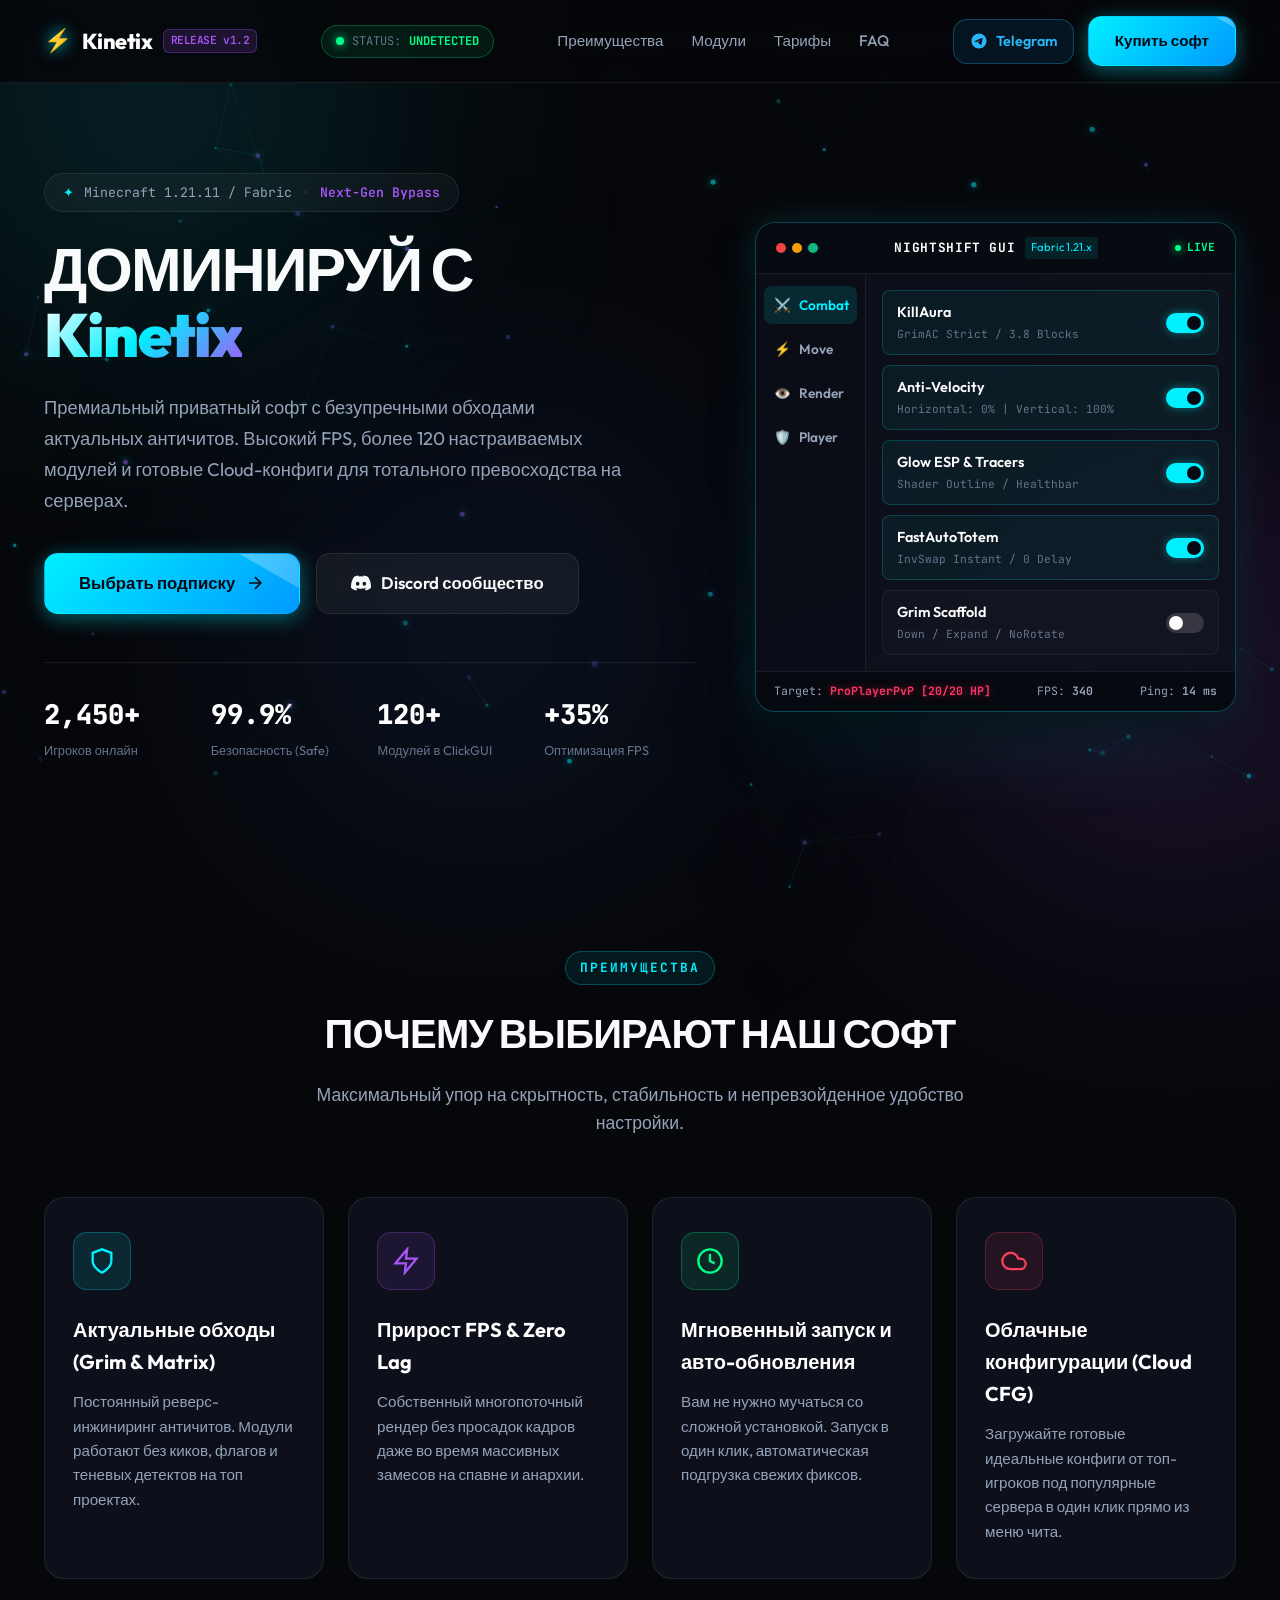
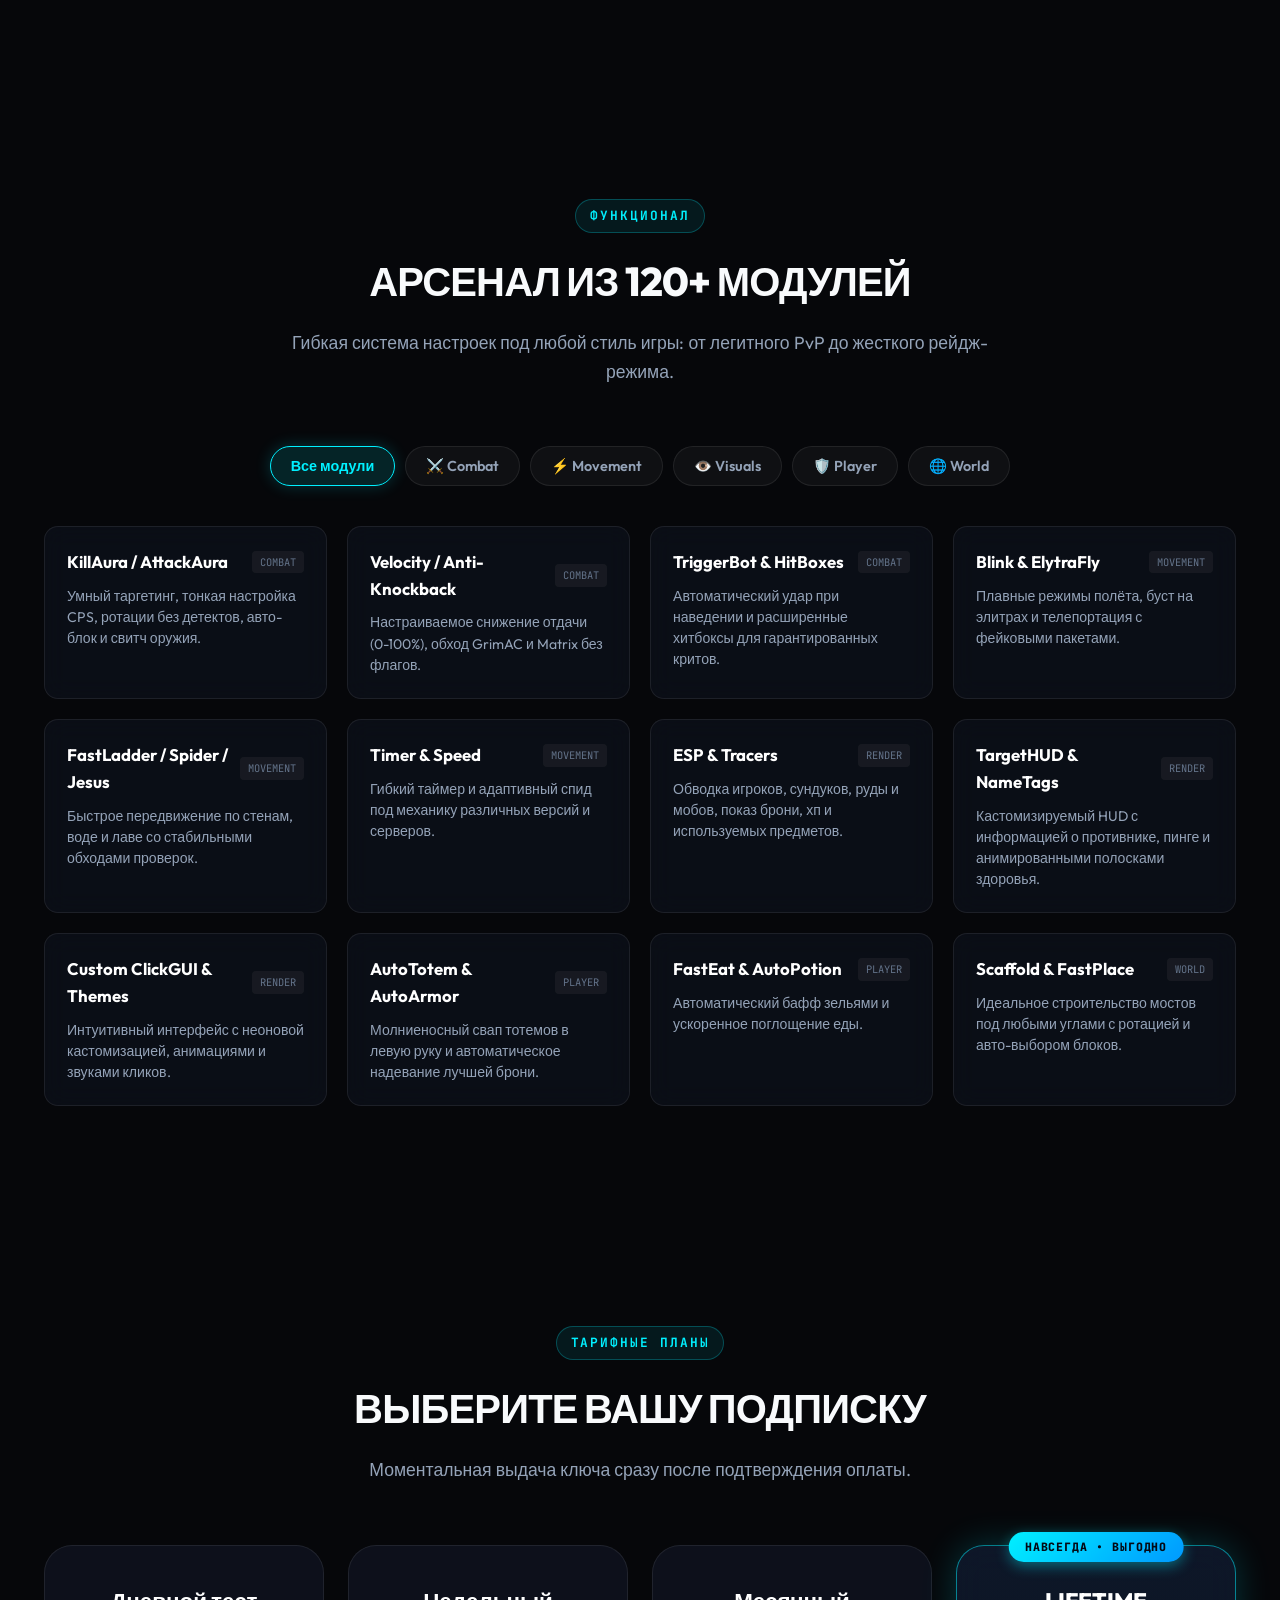
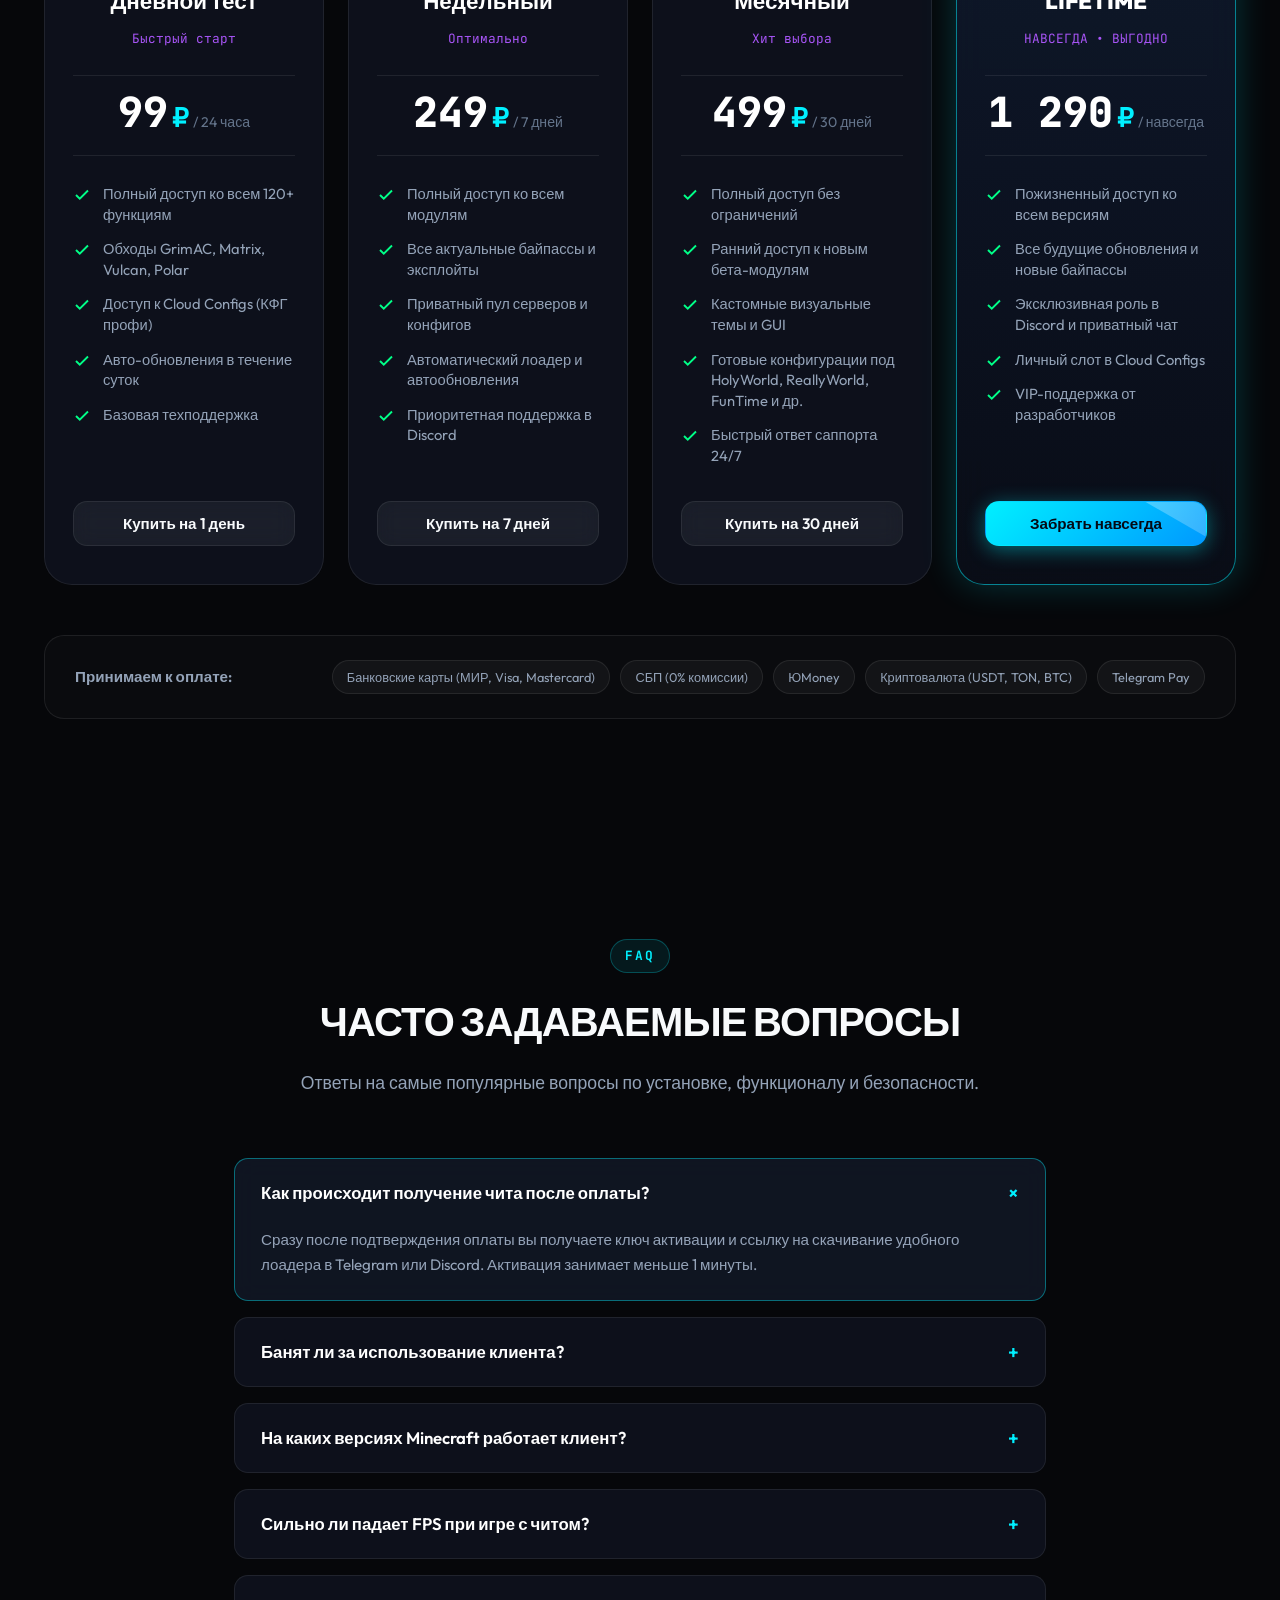
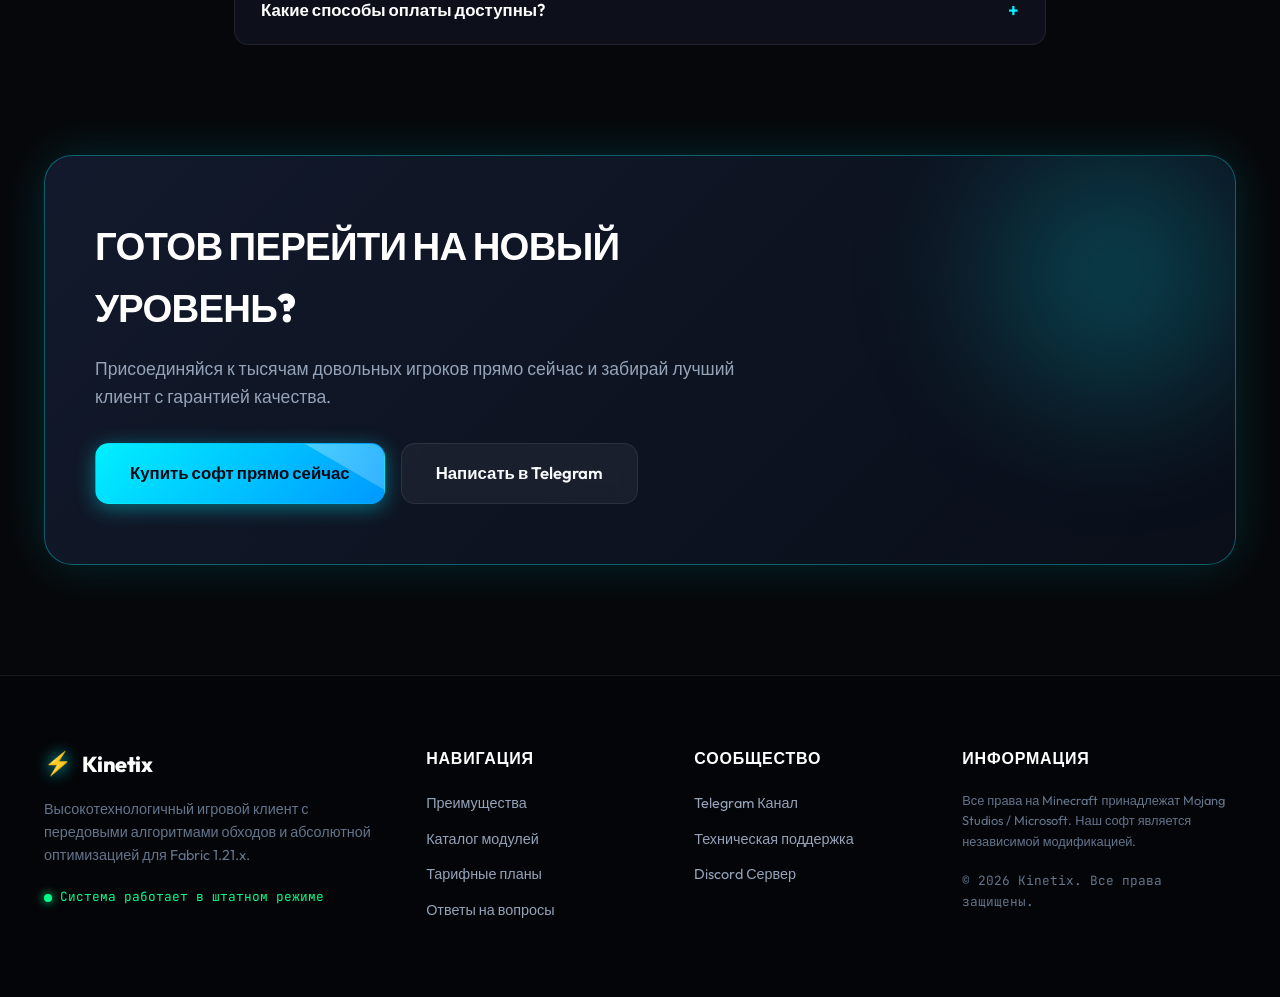
==== client-website/index.html @ 0e075ec6 "Add files via upload" ====
<!DOCTYPE html>
<html lang="ru">
<head>
  <meta charset="UTF-8">
  <meta name="viewport" content="width=device-width, initial-scale=1.0">
  <title>NIGHTSHIFT CLIENT — Приватный софт для Minecraft 1.21.x</title>
  <meta name="description" content="Топовый приватный софт для Minecraft 1.21.x Fabric. Обходы GrimAC, Matrix, Vulcan. Высокий FPS, 120+ модулей, Cloud CFG.">
  <link rel="preconnect" href="https://fonts.googleapis.com">
  <link rel="preconnect" href="https://fonts.gstatic.com" crossorigin>
  <link href="https://fonts.googleapis.com/css2?family=Outfit:wght@300;400;500;600;700;800;900&family=JetBrains+Mono:wght@400;500;700&display=swap" rel="stylesheet">
  <link rel="stylesheet" href="styles.css">
</head>
<body>
  <!-- Canvas для анимированных неоновых кибер-частиц -->
  <canvas id="cyberCanvas"></canvas>

  <!-- Фоновые неоновые световые пятна (Glow Orbs) -->
  <div class="glow-orb orb-1"></div>
  <div class="glow-orb orb-2"></div>
  <div class="glow-orb orb-3"></div>

  <!-- Навигация -->
  <header class="navbar">
    <div class="container nav-container">
      <a href="#" class="logo">
        <span class="logo-icon">⚡</span>
        <span class="logo-text" id="logoText">NIGHTSHIFT</span>
        <span class="logo-badge" id="logoBadge">v2.4</span>
      </a>

      <div class="status-pill">
        <span class="status-dot"></span>
        <span class="status-title">STATUS:</span>
        <span class="status-value" id="navStatus">UNDETECTED</span>
      </div>

      <nav class="nav-links" id="navLinks">
        <a href="#features">Преимущества</a>
        <a href="#modules">Модули</a>
        <a href="#pricing">Тарифы</a>
        <a href="#faq">FAQ</a>
      </nav>

      <div class="nav-actions">
        <a href="#" class="btn-community tg-btn" id="navTelegram" target="_blank" rel="noopener">
          <svg width="18" height="18" viewBox="0 0 24 24" fill="currentColor">
            <path d="M12 2C6.48 2 2 6.48 2 12s4.48 10 10 10 10-4.48 10-10S17.52 2 12 2zm4.64 6.8c-.15 1.58-.8 5.42-1.13 7.19-.14.75-.42 1-.68 1.03-.58.05-1.02-.38-1.58-.75-.88-.58-1.38-.94-2.23-1.5-.99-.65-.35-1.01.22-1.59.15-.15 2.71-2.48 2.76-2.69a.2.2 0 00-.05-.18c-.06-.05-.14-.03-.21-.02-.09.02-1.49.95-4.22 2.79-.4.27-.76.41-1.08.4-.36-.01-1.04-.2-1.55-.37-.63-.2-1.12-.31-1.08-.66.02-.18.27-.36.75-.55 2.92-1.27 4.86-2.11 5.83-2.51 2.78-1.16 3.35-1.36 3.73-1.36.08 0 .27.02.39.12.1.08.13.19.14.27-.01.06.01.24 0 .38z"/>
          </svg>
          Telegram
        </a>
        <a href="#pricing" class="btn btn-primary btn-glow">Купить софт</a>
        <button class="burger-btn" id="burgerBtn" aria-label="Меню">
          <span></span>
          <span></span>
          <span></span>
        </button>
      </div>
    </div>
  </header>

  <!-- Hero секция -->
  <section class="hero-section">
    <div class="container hero-grid">
      <div class="hero-content">
        <div class="hero-tag">
          <span class="tag-sparkle">✦</span>
          <span id="heroGameVersion">Minecraft 1.21.x / Fabric</span>
          <span class="tag-divider">•</span>
          <span class="tag-accent">Next-Gen Bypass</span>
        </div>

        <h1 class="hero-title">
          ДОМИНИРУЙ С <br>
          <span class="gradient-text neon-pulse" id="heroClientName">NIGHTSHIFT</span>
        </h1>

        <p class="hero-subtitle">
          Премиальный приватный софт с безупречными обходами актуальных античитов. Высокий FPS, более 120 настраиваемых модулей и готовые Cloud-конфиги для тотального превосходства на серверах.
        </p>

        <div class="hero-cta-group">
          <a href="#pricing" class="btn btn-primary btn-xl btn-glow">
            <span>Выбрать подписку</span>
            <svg width="20" height="20" viewBox="0 0 24 24" fill="none" stroke="currentColor" stroke-width="2">
              <path d="M5 12h14M12 5l7 7-7 7"/>
            </svg>
          </a>
          <a href="#" class="btn btn-secondary btn-xl" id="heroDiscord" target="_blank" rel="noopener">
            <svg width="20" height="20" viewBox="0 0 24 24" fill="currentColor">
              <path d="M20.317 4.37a19.791 19.791 0 0 0-4.885-1.515.074.074 0 0 0-.079.037c-.21.375-.444.864-.608 1.25a18.27 18.27 0 0 0-5.487 0 12.64 12.64 0 0 0-.617-1.25.077.077 0 0 0-.079-.037A19.736 19.736 0 0 0 3.677 4.37a.07.07 0 0 0-.032.027C.533 9.046-.32 13.58.099 18.057a.082.082 0 0 0 .031.057 19.9 19.9 0 0 0 5.993 3.03.078.078 0 0 0 .084-.028 14.09 14.09 0 0 0 1.226-1.994.076.076 0 0 0-.041-.106 13.107 13.107 0 0 1-1.872-.892.077.077 0 0 1-.008-.128 10.2 10.2 0 0 0 .372-.292.074.074 0 0 1 .077-.01c3.929 1.793 8.18 1.793 12.061 0a.074.074 0 0 1 .078.01c.12.098.246.198.373.292a.077.077 0 0 1-.006.127 12.299 12.299 0 0 1-1.873.894.077.077 0 0 0-.041.107c.36.698.772 1.362 1.225 1.993a.076.076 0 0 0 .084.028 19.839 19.839 0 0 0 6.002-3.03.077.077 0 0 0 .032-.054c.5-5.177-.838-9.674-3.549-13.66a.061.061 0 0 0-.031-.028zM8.02 15.33c-1.183 0-2.157-1.085-2.157-2.419 0-1.333.956-2.419 2.157-2.419 1.21 0 2.176 1.096 2.157 2.42 0 1.333-.956 2.418-2.157 2.418zm7.975 0c-1.183 0-2.157-1.085-2.157-2.419 0-1.333.955-2.419 2.157-2.419 1.21 0 2.176 1.096 2.157 2.42 0 1.333-.946 2.418-2.157 2.418z"/>
            </svg>
            <span>Discord сообщество</span>
          </a>
        </div>

        <div class="hero-stats">
          <div class="stat-card">
            <div class="stat-num" id="statUsers">2,450+</div>
            <div class="stat-label">Игроков онлайн</div>
          </div>
          <div class="stat-card">
            <div class="stat-num neon-green" id="statBypasses">99.9%</div>
            <div class="stat-label">Безопасность (Safe)</div>
          </div>
          <div class="stat-card">
            <div class="stat-num" id="statModules">120+</div>
            <div class="stat-label">Модулей в ClickGUI</div>
          </div>
          <div class="stat-card">
            <div class="stat-num neon-cyan" id="statFps">+35%</div>
            <div class="stat-label">Оптимизация FPS</div>
          </div>
        </div>
      </div>

      <!-- Интерактивный ClickGUI Mockup -->
      <div class="hero-visual">
        <div class="gui-window-wrapper">
          <div class="gui-window">
            <div class="gui-header">
              <div class="window-dots">
                <span class="dot red"></span>
                <span class="dot yellow"></span>
                <span class="dot green"></span>
              </div>
              <div class="gui-title-bar">
                <span class="gui-app-name">NIGHTSHIFT GUI</span>
                <span class="gui-version-chip">Fabric 1.21.x</span>
              </div>
              <div class="gui-status-chip">
                <span class="pulse-dot"></span> LIVE
              </div>
            </div>

            <div class="gui-body">
              <!-- Боковое меню категорий -->
              <div class="gui-sidebar">
                <button class="gui-tab active" data-tab="combat">
                  <span class="tab-ico">⚔️</span> Combat
                </button>
                <button class="gui-tab" data-tab="movement">
                  <span class="tab-ico">⚡</span> Move
                </button>
                <button class="gui-tab" data-tab="render">
                  <span class="tab-ico">👁️</span> Render
                </button>
                <button class="gui-tab" data-tab="player">
                  <span class="tab-ico">🛡️</span> Player
                </button>
              </div>

              <!-- Список интерактивных тумблеров модулей -->
              <div class="gui-modules-panel">
                <div class="gui-module-item active">
                  <div class="module-info">
                    <span class="module-name">KillAura</span>
                    <span class="module-mode">GrimAC Strict / 3.8 Blocks</span>
                  </div>
                  <label class="toggle-switch">
                    <input type="checkbox" checked>
                    <span class="slider"></span>
                  </label>
                </div>

                <div class="gui-module-item active">
                  <div class="module-info">
                    <span class="module-name">Anti-Velocity</span>
                    <span class="module-mode">Horizontal: 0% | Vertical: 100%</span>
                  </div>
                  <label class="toggle-switch">
                    <input type="checkbox" checked>
                    <span class="slider"></span>
                  </label>
                </div>

                <div class="gui-module-item active">
                  <div class="module-info">
                    <span class="module-name">Glow ESP & Tracers</span>
                    <span class="module-mode">Shader Outline / Healthbar</span>
                  </div>
                  <label class="toggle-switch">
                    <input type="checkbox" checked>
                    <span class="slider"></span>
                  </label>
                </div>

                <div class="gui-module-item active">
                  <div class="module-info">
                    <span class="module-name">FastAutoTotem</span>
                    <span class="module-mode">InvSwap Instant / 0 Delay</span>
                  </div>
                  <label class="toggle-switch">
                    <input type="checkbox" checked>
                    <span class="slider"></span>
                  </label>
                </div>

                <div class="gui-module-item">
                  <div class="module-info">
                    <span class="module-name">Grim Scaffold</span>
                    <span class="module-mode">Down / Expand / NoRotate</span>
                  </div>
                  <label class="toggle-switch">
                    <input type="checkbox">
                    <span class="slider"></span>
                  </label>
                </div>
              </div>
            </div>

            <div class="gui-footer">
              <div class="gui-hud-preview">
                <span class="hud-target">Target: <b class="glow-target">ProPlayerPvP [20/20 HP]</b></span>
                <span class="hud-fps">FPS: <b>340</b></span>
                <span class="hud-ping">Ping: <b>14 ms</b></span>
              </div>
            </div>
          </div>
          
          <div class="gui-glow-shadow"></div>
        </div>
      </div>
    </div>
  </section>

  <!-- Секция преимуществ -->
  <section class="section" id="features">
    <div class="container">
      <div class="section-header">
        <span class="badge-sub">ПРЕИМУЩЕСТВА</span>
        <h2 class="section-title">ПОЧЕМУ ВЫБИРАЮТ НАШ СОФТ</h2>
        <p class="section-desc">Максимальный упор на скрытность, стабильность и непревзойденное удобство настройки.</p>
      </div>

      <div class="features-grid">
        <div class="feature-card">
          <div class="feature-icon-box cyan">
            <svg width="28" height="28" viewBox="0 0 24 24" fill="none" stroke="currentColor" stroke-width="2">
              <path d="M12 22s8-4 8-10V5l-8-3-8 3v7c0 6 8 10 8 10z"/>
            </svg>
          </div>
          <h3>Актуальные обходы (Grim & Matrix)</h3>
          <p>Постоянный реверс-инжиниринг античитов. Модули работают без киков, флагов и теневых детектов на топ проектах.</p>
          <div class="card-glow"></div>
        </div>

        <div class="feature-card">
          <div class="feature-icon-box purple">
            <svg width="28" height="28" viewBox="0 0 24 24" fill="none" stroke="currentColor" stroke-width="2">
              <polygon points="13 2 3 14 12 14 11 22 21 10 12 10 13 2"/>
            </svg>
          </div>
          <h3>Прирост FPS & Zero Lag</h3>
          <p>Собственный многопоточный рендер без просадок кадров даже во время массивных замесов на спавне и анархии.</p>
          <div class="card-glow"></div>
        </div>

        <div class="feature-card">
          <div class="feature-icon-box green">
            <svg width="28" height="28" viewBox="0 0 24 24" fill="none" stroke="currentColor" stroke-width="2">
              <circle cx="12" cy="12" r="10"/>
              <polyline points="12 6 12 12 16 14"/>
            </svg>
          </div>
          <h3>Мгновенный запуск и авто-обновления</h3>
          <p>Вам не нужно мучаться со сложной установкой. Запуск в один клик, автоматическая подгрузка свежих фиксов.</p>
          <div class="card-glow"></div>
        </div>

        <div class="feature-card">
          <div class="feature-icon-box pink">
            <svg width="28" height="28" viewBox="0 0 24 24" fill="none" stroke="currentColor" stroke-width="2">
              <path d="M17.5 19H9a7 7 0 1 1 6.71-9h1.79a4.5 4.5 0 1 1 0 9Z"/>
            </svg>
          </div>
          <h3>Облачные конфигурации (Cloud CFG)</h3>
          <p>Загружайте готовые идеальные конфиги от топ-игроков под популярные сервера в один клик прямо из меню чита.</p>
          <div class="card-glow"></div>
        </div>
      </div>
    </div>
  </section>

  <!-- Секция модулей чита -->
  <section class="section modules-section" id="modules">
    <div class="container">
      <div class="section-header">
        <span class="badge-sub">ФУНКЦИОНАЛ</span>
        <h2 class="section-title">АРСЕНАЛ ИЗ 120+ МОДУЛЕЙ</h2>
        <p class="section-desc">Гибкая система настроек под любой стиль игры: от легитного PvP до жесткого рейдж-режима.</p>
      </div>

      <!-- Фильтр категорий -->
      <div class="module-filter-bar">
        <button class="filter-btn active" data-category="all">Все модули</button>
        <button class="filter-btn" data-category="combat">⚔️ Combat</button>
        <button class="filter-btn" data-category="movement">⚡ Movement</button>
        <button class="filter-btn" data-category="render">👁️ Visuals</button>
        <button class="filter-btn" data-category="player">🛡️ Player</button>
        <button class="filter-btn" data-category="world">🌐 World</button>
      </div>

      <!-- Грид модулей (заполняется динамически из config.js) -->
      <div class="modules-grid" id="modulesGrid"></div>
    </div>
  </section>

  <!-- Секция тарифов -->
  <section class="section pricing-section" id="pricing">
    <div class="container">
      <div class="section-header">
        <span class="badge-sub">ТАРИФНЫЕ ПЛАНЫ</span>
        <h2 class="section-title">ВЫБЕРИТЕ ВАШУ ПОДПИСКУ</h2>
        <p class="section-desc">Моментальная выдача ключа сразу после подтверждения оплаты.</p>
      </div>

      <div class="pricing-grid" id="pricingGrid">
        <!-- Карточки тарифов генерируются через config.js -->
      </div>

      <!-- Способы оплаты баннер -->
      <div class="payment-methods-banner">
        <span class="methods-title">Принимаем к оплате:</span>
        <div class="methods-list">
          <span class="pay-chip">Банковские карты (МИР, Visa, Mastercard)</span>
          <span class="pay-chip">СБП (0% комиссии)</span>
          <span class="pay-chip">ЮMoney</span>
          <span class="pay-chip">Криптовалюта (USDT, TON, BTC)</span>
          <span class="pay-chip">Telegram Pay</span>
        </div>
      </div>
    </div>
  </section>

  <!-- FAQ секция -->
  <section class="section faq-section" id="faq">
    <div class="container faq-container">
      <div class="section-header">
        <span class="badge-sub">FAQ</span>
        <h2 class="section-title">ЧАСТО ЗАДАВАЕМЫЕ ВОПРОСЫ</h2>
        <p class="section-desc">Ответы на самые популярные вопросы по установке, функционалу и безопасности.</p>
      </div>

      <div class="faq-list" id="faqList">
        <!-- Аккордеон FAQ генерируется через config.js -->
      </div>
    </div>
  </section>

  <!-- CTA финальный блок -->
  <section class="cta-banner-section">
    <div class="container">
      <div class="cta-banner">
        <div class="cta-content">
          <h2>ГОТОВ ПЕРЕЙТИ НА НОВЫЙ УРОВЕНЬ?</h2>
          <p>Присоединяйся к тысячам довольных игроков прямо сейчас и забирай лучший клиент с гарантией качества.</p>
          <div class="cta-buttons">
            <a href="#pricing" class="btn btn-primary btn-xl btn-glow">Купить софт прямо сейчас</a>
            <a href="#" class="btn btn-secondary btn-xl" id="ctaTgBtn" target="_blank" rel="noopener">Написать в Telegram</a>
          </div>
        </div>
        <div class="cta-graphic">
          <div class="energy-circle"></div>
        </div>
      </div>
    </div>
  </section>

  <!-- Подвал сайта -->
  <footer class="footer">
    <div class="container footer-container">
      <div class="footer-col brand-col">
        <div class="logo">
          <span class="logo-icon">⚡</span>
          <span class="logo-text" id="footerLogoText">NIGHTSHIFT</span>
        </div>
        <p class="footer-desc">
          Высокотехнологичный игровой клиент с передовыми алгоритмами обходов и абсолютной оптимизацией для Fabric 1.21.x.
        </p>
        <div class="footer-status">
          <span class="status-dot"></span> Система работает в штатном режиме
        </div>
      </div>

      <div class="footer-col">
        <h4>Навигация</h4>
        <ul class="footer-links">
          <li><a href="#features">Преимущества</a></li>
          <li><a href="#modules">Каталог модулей</a></li>
          <li><a href="#pricing">Тарифные планы</a></li>
          <li><a href="#faq">Ответы на вопросы</a></li>
        </ul>
      </div>

      <div class="footer-col">
        <h4>Сообщество</h4>
        <ul class="footer-links">
          <li><a href="#" id="footerTgChannel" target="_blank" rel="noopener">Telegram Канал</a></li>
          <li><a href="#" id="footerTgSupport" target="_blank" rel="noopener">Техническая поддержка</a></li>
          <li><a href="#" id="footerDiscord" target="_blank" rel="noopener">Discord Сервер</a></li>
        </ul>
      </div>

      <div class="footer-col disclaimer-col">
        <h4>Информация</h4>
        <p class="disclaimer-text">
          Все права на Minecraft принадлежат Mojang Studios / Microsoft. Наш софт является независимой модификацией.
        </p>
        <div class="copyright">
          © 2026 <span id="footerClientName">NIGHTSHIFT</span>. Все права защищены.
        </div>
      </div>
    </div>
  </footer>

  <!-- Модальное окно покупки (Purchase Modal) -->
  <div class="modal-overlay" id="purchaseModal">
    <div class="modal-card">
      <button class="modal-close" id="modalClose" aria-label="Закрыть">✕</button>

      <div class="modal-header">
        <div class="modal-badge" id="modalPlanBadge">Тариф</div>
        <h3 class="modal-title" id="modalPlanName">Оформление подписки</h3>
        <div class="modal-price-tag">
          К оплате: <span class="modal-price" id="modalPlanPrice">499 ₽</span>
        </div>
      </div>

      <div class="modal-body">
        <p class="modal-instructions">
          Выберите удобный способ связи для мгновенного получения ключа и инструкции:
        </p>

        <div class="payment-options">
          <a href="#" class="pay-option tg-option" id="modalPayTg" target="_blank" rel="noopener">
            <div class="pay-option-icon">
              <svg width="24" height="24" viewBox="0 0 24 24" fill="currentColor">
                <path d="M12 2C6.48 2 2 6.48 2 12s4.48 10 10 10 10-4.48 10-10S17.52 2 12 2zm4.64 6.8c-.15 1.58-.8 5.42-1.13 7.19-.14.75-.42 1-.68 1.03-.58.05-1.02-.38-1.58-.75-.88-.58-1.38-.94-2.23-1.5-.99-.65-.35-1.01.22-1.59.15-.15 2.71-2.48 2.76-2.69a.2.2 0 00-.05-.18c-.06-.05-.14-.03-.21-.02-.09.02-1.49.95-4.22 2.79-.4.27-.76.41-1.08.4-.36-.01-1.04-.2-1.55-.37-.63-.2-1.12-.31-1.08-.66.02-.18.27-.36.75-.55 2.92-1.27 4.86-2.11 5.83-2.51 2.78-1.16 3.35-1.36 3.73-1.36.08 0 .27.02.39.12.1.08.13.19.14.27-.01.06.01.24 0 .38z"/>
              </svg>
            </div>
            <div class="pay-option-text">
              <strong>Купить через Telegram</strong>
              <span>Бот или менеджер (СБП, Карты, ЮMoney, Крипта)</span>
            </div>
            <span class="pay-arrow">→</span>
          </a>

          <a href="#" class="pay-option ds-option" id="modalPayDs" target="_blank" rel="noopener">
            <div class="pay-option-icon">
              <svg width="24" height="24" viewBox="0 0 24 24" fill="currentColor">
                <path d="M20.317 4.37a19.791 19.791 0 0 0-4.885-1.515.074.074 0 0 0-.079.037c-.21.375-.444.864-.608 1.25a18.27 18.27 0 0 0-5.487 0 12.64 12.64 0 0 0-.617-1.25.077.077 0 0 0-.079-.037A19.736 19.736 0 0 0 3.677 4.37a.07.07 0 0 0-.032.027C.533 9.046-.32 13.58.099 18.057a.082.082 0 0 0 .031.057 19.9 19.9 0 0 0 5.993 3.03.078.078 0 0 0 .084-.028 14.09 14.09 0 0 0 1.226-1.994.076.076 0 0 0-.041-.106 13.107 13.107 0 0 1-1.872-.892.077.077 0 0 1-.008-.128 10.2 10.2 0 0 0 .372-.292.074.074 0 0 1 .077-.01c3.929 1.793 8.18 1.793 12.061 0a.074.074 0 0 1 .078.01c.12.098.246.198.373.292a.077.077 0 0 1-.006.127 12.299 12.299 0 0 1-1.873.894.077.077 0 0 0-.041.107c.36.698.772 1.362 1.225 1.993a.076.076 0 0 0 .084.028 19.839 19.839 0 0 0 6.002-3.03.077.077 0 0 0 .032-.054c.5-5.177-.838-9.674-3.549-13.66a.061.061 0 0 0-.031-.028z"/>
              </svg>
            </div>
            <div class="pay-option-text">
              <strong>Купить через Discord</strong>
              <span>Создать тикет в канале #tickets</span>
            </div>
            <span class="pay-arrow">→</span>
          </a>
        </div>

        <div class="modal-footer-note">
          <svg width="16" height="16" viewBox="0 0 24 24" fill="none" stroke="currentColor" stroke-width="2">
            <rect x="3" y="11" width="18" height="11" rx="2" ry="2"/>
            <path d="M7 11V7a5 5 0 0 1 10 0v4"/>
          </svg>
          Выдача лицензионного ключа происходит автоматически сразу после проверки транзакции.
        </div>
      </div>
    </div>
  </div>

  <!-- Скрипты -->
  <script src="config.js"></script>
  <script src="script.js"></script>
</body>
</html>
---- client-website/styles.css ----
/* ===================================================
   CYBER NEON DARK THEME — STYLES
   =================================================== */

:root {
  --bg-main: #06070a;
  --bg-surface: #0c0f17;
  --bg-card: rgba(16, 21, 34, 0.75);
  --bg-card-hover: rgba(22, 29, 48, 0.9);
  --bg-glass: rgba(255, 255, 255, 0.03);
  
  --border-subtle: rgba(255, 255, 255, 0.08);
  --border-glow: rgba(0, 240, 255, 0.35);
  
  --neon-cyan: #00f0ff;
  --neon-cyan-glow: rgba(0, 240, 255, 0.4);
  --neon-purple: #a855f7;
  --neon-purple-glow: rgba(168, 85, 247, 0.4);
  --neon-green: #00ff88;
  --neon-green-glow: rgba(0, 255, 136, 0.4);
  --neon-pink: #f43f5e;
  
  --text-primary: #f8fafc;
  --text-secondary: #94a3b8;
  --text-muted: #64748b;
  
  --font-main: 'Outfit', -apple-system, BlinkMacSystemFont, sans-serif;
  --font-mono: 'JetBrains Mono', monospace;
  
  --radius-sm: 8px;
  --radius-md: 14px;
  --radius-lg: 20px;
  --radius-xl: 28px;
  
  --transition: all 0.3s cubic-bezier(0.16, 1, 0.3, 1);
}

*, *::before, *::after {
  box-sizing: border-box;
  margin: 0;
  padding: 0;
}

html {
  scroll-behavior: smooth;
  color-scheme: dark;
}

body {
  font-family: var(--font-main);
  background-color: var(--bg-main);
  color: var(--text-primary);
  line-height: 1.6;
  overflow-x: hidden;
  position: relative;
  min-height: 100vh;
}

/* Фоновый Canvas и световые шары */
#cyberCanvas {
  position: fixed;
  top: 0;
  left: 0;
  width: 100%;
  height: 100%;
  pointer-events: none;
  z-index: 0;
  opacity: 0.65;
}

.glow-orb {
  position: fixed;
  border-radius: 50%;
  filter: blur(140px);
  pointer-events: none;
  z-index: 0;
  opacity: 0.35;
  animation: floatOrb 18s ease-in-out infinite alternate;
}

.orb-1 {
  width: 500px;
  height: 500px;
  background: radial-gradient(circle, var(--neon-cyan) 0%, transparent 70%);
  top: -150px;
  left: -100px;
}

.orb-2 {
  width: 600px;
  height: 600px;
  background: radial-gradient(circle, var(--neon-purple) 0%, transparent 70%);
  top: 40%;
  right: -200px;
  animation-duration: 22s;
}

.orb-3 {
  width: 450px;
  height: 450px;
  background: radial-gradient(circle, #3b82f6 0%, transparent 70%);
  bottom: 5%;
  left: 20%;
  animation-duration: 16s;
}

@keyframes floatOrb {
  0% { transform: translate(0, 0) scale(1); }
  50% { transform: translate(40px, 60px) scale(1.1); }
  100% { transform: translate(-30px, 30px) scale(0.95); }
}

/* Контейнеры */
.container {
  max-width: 1240px;
  margin: 0 auto;
  padding: 0 24px;
  position: relative;
  z-index: 1;
}

.section {
  padding: 110px 0;
  position: relative;
  z-index: 1;
}

.section-header {
  text-align: center;
  max-width: 700px;
  margin: 0 auto 60px;
}

.badge-sub {
  display: inline-block;
  font-family: var(--font-mono);
  font-size: 0.8rem;
  font-weight: 700;
  letter-spacing: 0.15em;
  color: var(--neon-cyan);
  background: rgba(0, 240, 255, 0.08);
  border: 1px solid rgba(0, 240, 255, 0.25);
  padding: 6px 14px;
  border-radius: 999px;
  margin-bottom: 16px;
  text-transform: uppercase;
}

.section-title {
  font-size: 2.5rem;
  font-weight: 800;
  letter-spacing: -0.02em;
  text-transform: uppercase;
  margin-bottom: 16px;
}

.section-desc {
  color: var(--text-secondary);
  font-size: 1.1rem;
}

/* Типографика и Градиенты */
.gradient-text {
  background: linear-gradient(135deg, #ffffff 0%, var(--neon-cyan) 50%, var(--neon-purple) 100%);
  -webkit-background-clip: text;
  -webkit-text-fill-color: transparent;
}

.neon-green { color: var(--neon-green); }
.neon-cyan { color: var(--neon-cyan); }

/* Кнопки */
.btn {
  display: inline-flex;
  align-items: center;
  justify-content: center;
  gap: 10px;
  padding: 12px 26px;
  border-radius: var(--radius-md);
  font-family: var(--font-main);
  font-weight: 600;
  font-size: 0.95rem;
  text-decoration: none;
  cursor: pointer;
  transition: var(--transition);
  border: 1px solid transparent;
  outline: none;
}

.btn-primary {
  background: linear-gradient(135deg, #00f0ff 0%, #0099ff 100%);
  color: #040914;
  font-weight: 700;
  box-shadow: 0 4px 20px var(--neon-cyan-glow);
}

.btn-primary:hover {
  transform: translateY(-2px);
  box-shadow: 0 8px 30px rgba(0, 240, 255, 0.6);
}

.btn-secondary {
  background: rgba(255, 255, 255, 0.05);
  color: var(--text-primary);
  border: 1px solid var(--border-subtle);
  backdrop-filter: blur(10px);
}

.btn-secondary:hover {
  background: rgba(255, 255, 255, 0.1);
  border-color: rgba(255, 255, 255, 0.2);
  transform: translateY(-2px);
}

.btn-xl {
  padding: 16px 34px;
  font-size: 1.05rem;
  border-radius: var(--radius-md);
}

.btn-glow {
  position: relative;
  overflow: hidden;
}

.btn-glow::after {
  content: '';
  position: absolute;
  top: -50%;
  left: -50%;
  width: 200%;
  height: 200%;
  background: linear-gradient(60deg, transparent, rgba(255, 255, 255, 0.3), transparent);
  transform: rotate(30deg) translateY(-100%);
  transition: transform 0.6s ease;
}

.btn-glow:hover::after {
  transform: rotate(30deg) translateY(100%);
}

/* ===================================================
   НАВИГАЦИЯ (HEADER)
   =================================================== */
.navbar {
  position: sticky;
  top: 0;
  z-index: 100;
  background: rgba(6, 7, 10, 0.85);
  backdrop-filter: blur(20px);
  border-bottom: 1px solid var(--border-subtle);
  padding: 16px 0;
}

.nav-container {
  display: flex;
  align-items: center;
  justify-content: space-between;
  gap: 20px;
}

.logo {
  display: flex;
  align-items: center;
  gap: 10px;
  text-decoration: none;
  color: #fff;
  font-weight: 800;
  font-size: 1.35rem;
  letter-spacing: -0.02em;
}

.logo-icon {
  font-size: 1.4rem;
  filter: drop-shadow(0 0 8px var(--neon-cyan));
}

.logo-badge {
  font-family: var(--font-mono);
  font-size: 0.7rem;
  font-weight: 600;
  background: rgba(168, 85, 247, 0.15);
  color: var(--neon-purple);
  border: 1px solid rgba(168, 85, 247, 0.3);
  padding: 2px 7px;
  border-radius: 6px;
}

.status-pill {
  display: flex;
  align-items: center;
  gap: 8px;
  background: rgba(0, 255, 136, 0.08);
  border: 1px solid rgba(0, 255, 136, 0.25);
  padding: 6px 14px;
  border-radius: 999px;
  font-family: var(--font-mono);
  font-size: 0.75rem;
}

.status-dot {
  width: 8px;
  height: 8px;
  background-color: var(--neon-green);
  border-radius: 50%;
  box-shadow: 0 0 10px var(--neon-green);
  animation: pulseDot 2s infinite;
}

@keyframes pulseDot {
  0% { transform: scale(0.95); opacity: 0.8; }
  50% { transform: scale(1.25); opacity: 1; box-shadow: 0 0 14px var(--neon-green); }
  100% { transform: scale(0.95); opacity: 0.8; }
}

.status-title {
  color: var(--text-muted);
}

.status-value {
  color: var(--neon-green);
  font-weight: 700;
}

.nav-links {
  display: flex;
  align-items: center;
  gap: 28px;
}

.nav-links a {
  color: var(--text-secondary);
  text-decoration: none;
  font-size: 0.95rem;
  font-weight: 500;
  transition: var(--transition);
}

.nav-links a:hover {
  color: var(--neon-cyan);
}

.nav-actions {
  display: flex;
  align-items: center;
  gap: 14px;
}

.btn-community {
  display: inline-flex;
  align-items: center;
  gap: 8px;
  padding: 10px 16px;
  border-radius: var(--radius-md);
  font-size: 0.9rem;
  font-weight: 600;
  text-decoration: none;
  background: rgba(0, 136, 204, 0.12);
  color: #29b6f6;
  border: 1px solid rgba(41, 182, 246, 0.3);
  transition: var(--transition);
}

.btn-community:hover {
  background: rgba(0, 136, 204, 0.22);
  border-color: #29b6f6;
}

.burger-btn {
  display: none;
  flex-direction: column;
  gap: 5px;
  background: none;
  border: none;
  cursor: pointer;
  padding: 4px;
}

.burger-btn span {
  width: 24px;
  height: 2px;
  background: #fff;
  transition: var(--transition);
}

/* ===================================================
   HERO СЕКЦИЯ
   =================================================== */
.hero-section {
  padding: 90px 0 80px;
  position: relative;
}

.hero-grid {
  display: grid;
  grid-template-columns: 1.15fr 0.85fr;
  gap: 60px;
  align-items: center;
}

.hero-tag {
  display: inline-flex;
  align-items: center;
  gap: 10px;
  background: rgba(255, 255, 255, 0.04);
  border: 1px solid var(--border-subtle);
  backdrop-filter: blur(10px);
  padding: 8px 18px;
  border-radius: 999px;
  font-family: var(--font-mono);
  font-size: 0.82rem;
  color: var(--text-secondary);
  margin-bottom: 24px;
}

.tag-sparkle {
  color: var(--neon-cyan);
}

.tag-divider {
  color: var(--border-subtle);
}

.tag-accent {
  color: var(--neon-purple);
  font-weight: 600;
}

.hero-title {
  font-size: 3.8rem;
  font-weight: 900;
  line-height: 1.08;
  letter-spacing: -0.03em;
  margin-bottom: 24px;
}

.hero-subtitle {
  font-size: 1.15rem;
  color: var(--text-secondary);
  max-width: 580px;
  margin-bottom: 36px;
  line-height: 1.7;
}

.hero-cta-group {
  display: flex;
  flex-wrap: wrap;
  gap: 16px;
  margin-bottom: 48px;
}

.hero-stats {
  display: grid;
  grid-template-columns: repeat(4, 1fr);
  gap: 16px;
  padding-top: 30px;
  border-top: 1px solid var(--border-subtle);
}

.stat-card {
  display: flex;
  flex-direction: column;
  gap: 4px;
}

.stat-num {
  font-size: 1.7rem;
  font-weight: 800;
  font-family: var(--font-mono);
  color: #fff;
}

.stat-label {
  font-size: 0.8rem;
  color: var(--text-muted);
}

/* ===================================================
   ИНТЕРАКТИВНЫЙ CLICKGUI MOCKUP
   =================================================== */
.hero-visual {
  position: relative;
}

.gui-window-wrapper {
  position: relative;
  perspective: 1000px;
}

.gui-window {
  background: rgba(14, 18, 28, 0.88);
  border: 1px solid rgba(0, 240, 255, 0.25);
  border-radius: var(--radius-lg);
  backdrop-filter: blur(24px);
  box-shadow: 0 25px 50px -12px rgba(0, 0, 0, 0.7), 0 0 35px rgba(0, 240, 255, 0.15);
  overflow: hidden;
  transition: transform 0.4s ease;
}

.gui-window:hover {
  transform: translateY(-4px);
  border-color: rgba(0, 240, 255, 0.45);
}

.gui-header {
  display: flex;
  align-items: center;
  justify-content: space-between;
  padding: 14px 20px;
  background: rgba(6, 9, 15, 0.8);
  border-bottom: 1px solid var(--border-subtle);
}

.window-dots {
  display: flex;
  gap: 6px;
}

.dot {
  width: 10px;
  height: 10px;
  border-radius: 50%;
}
.dot.red { background: #ef4444; }
.dot.yellow { background: #f59e0b; }
.dot.green { background: #10b981; }

.gui-title-bar {
  display: flex;
  align-items: center;
  gap: 10px;
}

.gui-app-name {
  font-family: var(--font-mono);
  font-size: 0.8rem;
  font-weight: 700;
  color: #fff;
  letter-spacing: 0.05em;
}

.gui-version-chip {
  font-size: 0.7rem;
  color: var(--neon-cyan);
  background: rgba(0, 240, 255, 0.1);
  padding: 2px 6px;
  border-radius: 4px;
}

.gui-status-chip {
  display: flex;
  align-items: center;
  gap: 6px;
  font-family: var(--font-mono);
  font-size: 0.7rem;
  color: var(--neon-green);
  font-weight: 700;
}

.pulse-dot {
  width: 6px;
  height: 6px;
  border-radius: 50%;
  background: var(--neon-green);
  box-shadow: 0 0 8px var(--neon-green);
}

.gui-body {
  display: grid;
  grid-template-columns: 110px 1fr;
  min-height: 290px;
}

.gui-sidebar {
  background: rgba(9, 12, 20, 0.6);
  border-right: 1px solid var(--border-subtle);
  padding: 12px 8px;
  display: flex;
  flex-direction: column;
  gap: 6px;
}

.gui-tab {
  display: flex;
  align-items: center;
  gap: 8px;
  padding: 10px 10px;
  border-radius: var(--radius-sm);
  background: transparent;
  border: none;
  color: var(--text-secondary);
  font-family: var(--font-main);
  font-size: 0.85rem;
  font-weight: 600;
  text-align: left;
  cursor: pointer;
  transition: var(--transition);
}

.gui-tab.active, .gui-tab:hover {
  background: rgba(0, 240, 255, 0.12);
  color: var(--neon-cyan);
}

.gui-modules-panel {
  padding: 16px;
  display: flex;
  flex-direction: column;
  gap: 10px;
}

.gui-module-item {
  display: flex;
  align-items: center;
  justify-content: space-between;
  padding: 10px 14px;
  background: rgba(255, 255, 255, 0.02);
  border: 1px solid rgba(255, 255, 255, 0.05);
  border-radius: var(--radius-sm);
  transition: var(--transition);
}

.gui-module-item.active {
  background: rgba(0, 240, 255, 0.05);
  border-color: rgba(0, 240, 255, 0.2);
}

.module-info {
  display: flex;
  flex-direction: column;
  gap: 2px;
}

.module-name {
  font-size: 0.9rem;
  font-weight: 600;
  color: #fff;
}

.module-mode {
  font-family: var(--font-mono);
  font-size: 0.7rem;
  color: var(--text-muted);
}

/* Переключатели (Toggle Switch) */
.toggle-switch {
  position: relative;
  display: inline-block;
  width: 38px;
  height: 20px;
}

.toggle-switch input {
  opacity: 0;
  width: 0;
  height: 0;
}

.slider {
  position: absolute;
  cursor: pointer;
  top: 0; left: 0; right: 0; bottom: 0;
  background-color: rgba(255, 255, 255, 0.15);
  transition: .3s;
  border-radius: 20px;
}

.slider:before {
  position: absolute;
  content: "";
  height: 14px;
  width: 14px;
  left: 3px;
  bottom: 3px;
  background-color: white;
  transition: .3s;
  border-radius: 50%;
}

input:checked + .slider {
  background-color: var(--neon-cyan);
  box-shadow: 0 0 10px var(--neon-cyan-glow);
}

input:checked + .slider:before {
  transform: translateX(18px);
  background-color: #040914;
}

.gui-footer {
  padding: 10px 18px;
  background: rgba(6, 9, 15, 0.9);
  border-top: 1px solid var(--border-subtle);
}

.gui-hud-preview {
  display: flex;
  align-items: center;
  justify-content: space-between;
  font-family: var(--font-mono);
  font-size: 0.72rem;
  color: var(--text-secondary);
}

.glow-target {
  color: #ff3366;
  text-shadow: 0 0 8px rgba(255, 51, 102, 0.5);
}

.gui-glow-shadow {
  position: absolute;
  bottom: -20px;
  left: 5%;
  width: 90%;
  height: 40px;
  background: var(--neon-cyan);
  filter: blur(45px);
  opacity: 0.2;
  z-index: -1;
}

/* ===================================================
   СЕКЦИЯ ПРЕИМУЩЕСТВ (FEATURES)
   =================================================== */
.features-grid {
  display: grid;
  grid-template-columns: repeat(auto-fit, minmax(260px, 1fr));
  gap: 24px;
}

.feature-card {
  position: relative;
  background: var(--bg-card);
  border: 1px solid var(--border-subtle);
  border-radius: var(--radius-lg);
  padding: 34px 28px;
  backdrop-filter: blur(16px);
  overflow: hidden;
  transition: var(--transition);
}

.feature-card:hover {
  transform: translateY(-6px);
  border-color: rgba(0, 240, 255, 0.3);
  background: var(--bg-card-hover);
}

.feature-icon-box {
  width: 58px;
  height: 58px;
  border-radius: var(--radius-md);
  display: flex;
  align-items: center;
  justify-content: center;
  margin-bottom: 24px;
  position: relative;
}

.feature-icon-box.cyan {
  background: rgba(0, 240, 255, 0.1);
  color: var(--neon-cyan);
  border: 1px solid rgba(0, 240, 255, 0.25);
}

.feature-icon-box.purple {
  background: rgba(168, 85, 247, 0.1);
  color: var(--neon-purple);
  border: 1px solid rgba(168, 85, 247, 0.25);
}

.feature-icon-box.green {
  background: rgba(0, 255, 136, 0.1);
  color: var(--neon-green);
  border: 1px solid rgba(0, 255, 136, 0.25);
}

.feature-icon-box.pink {
  background: rgba(244, 63, 94, 0.1);
  color: var(--neon-pink);
  border: 1px solid rgba(244, 63, 94, 0.25);
}

.feature-card h3 {
  font-size: 1.25rem;
  font-weight: 700;
  margin-bottom: 12px;
  color: #fff;
}

.feature-card p {
  color: var(--text-secondary);
  font-size: 0.95rem;
  line-height: 1.6;
}

.card-glow {
  position: absolute;
  top: 0;
  right: 0;
  width: 150px;
  height: 150px;
  background: radial-gradient(circle, rgba(0, 240, 255, 0.15) 0%, transparent 70%);
  opacity: 0;
  transition: opacity 0.4s ease;
  pointer-events: none;
}

.feature-card:hover .card-glow {
  opacity: 1;
}

/* ===================================================
   СЕКЦИЯ МОДУЛЕЙ (MODULES SHOWCASE)
   =================================================== */
.module-filter-bar {
  display: flex;
  justify-content: center;
  flex-wrap: wrap;
  gap: 10px;
  margin-bottom: 40px;
}

.filter-btn {
  padding: 10px 20px;
  border-radius: 999px;
  background: rgba(255, 255, 255, 0.04);
  border: 1px solid var(--border-subtle);
  color: var(--text-secondary);
  font-family: var(--font-main);
  font-weight: 600;
  font-size: 0.9rem;
  cursor: pointer;
  transition: var(--transition);
}

.filter-btn:hover {
  background: rgba(255, 255, 255, 0.08);
  color: #fff;
}

.filter-btn.active {
  background: rgba(0, 240, 255, 0.12);
  border-color: var(--neon-cyan);
  color: var(--neon-cyan);
  box-shadow: 0 0 16px rgba(0, 240, 255, 0.2);
}

.modules-grid {
  display: grid;
  grid-template-columns: repeat(auto-fill, minmax(280px, 1fr));
  gap: 20px;
}

.mod-card {
  background: rgba(14, 18, 28, 0.7);
  border: 1px solid var(--border-subtle);
  border-radius: var(--radius-md);
  padding: 22px;
  backdrop-filter: blur(12px);
  transition: var(--transition);
  position: relative;
  overflow: hidden;
}

.mod-card:hover {
  transform: translateY(-4px);
  border-color: rgba(0, 240, 255, 0.3);
  background: rgba(20, 26, 42, 0.85);
}

.mod-header {
  display: flex;
  align-items: center;
  justify-content: space-between;
  margin-bottom: 10px;
}

.mod-name {
  font-size: 1.05rem;
  font-weight: 700;
  color: #fff;
}

.mod-cat-badge {
  font-family: var(--font-mono);
  font-size: 0.65rem;
  text-transform: uppercase;
  padding: 3px 8px;
  border-radius: 4px;
  background: rgba(255, 255, 255, 0.05);
  color: var(--text-muted);
}

.mod-desc {
  font-size: 0.88rem;
  color: var(--text-secondary);
  line-height: 1.5;
}

/* ===================================================
   ТАРИФЫ (PRICING)
   =================================================== */
.pricing-grid {
  display: grid;
  grid-template-columns: repeat(auto-fit, minmax(260px, 1fr));
  gap: 24px;
  align-items: stretch;
  margin-bottom: 50px;
}

.pricing-card {
  background: var(--bg-card);
  border: 1px solid var(--border-subtle);
  border-radius: var(--radius-xl);
  padding: 38px 28px;
  display: flex;
  flex-direction: column;
  backdrop-filter: blur(16px);
  position: relative;
  transition: var(--transition);
}

.pricing-card:hover {
  transform: translateY(-8px);
  border-color: rgba(255, 255, 255, 0.2);
}

.pricing-card.popular {
  border-color: rgba(0, 240, 255, 0.5);
  background: linear-gradient(180deg, rgba(16, 26, 46, 0.85) 0%, rgba(10, 14, 24, 0.9) 100%);
  box-shadow: 0 0 35px rgba(0, 240, 255, 0.2);
}

.popular-ribbon {
  position: absolute;
  top: -14px;
  left: 50%;
  transform: translateX(-50%);
  background: linear-gradient(135deg, var(--neon-cyan) 0%, #0099ff 100%);
  color: #040914;
  font-family: var(--font-mono);
  font-size: 0.72rem;
  font-weight: 800;
  letter-spacing: 0.08em;
  padding: 6px 16px;
  border-radius: 999px;
  box-shadow: 0 4px 14px var(--neon-cyan-glow);
  white-space: nowrap;
}

.plan-header {
  margin-bottom: 24px;
  text-align: center;
}

.plan-name {
  font-size: 1.4rem;
  font-weight: 800;
  color: #fff;
  margin-bottom: 6px;
}

.plan-badge {
  display: inline-block;
  font-size: 0.8rem;
  color: var(--neon-purple);
  font-family: var(--font-mono);
}

.plan-price-box {
  display: flex;
  align-items: baseline;
  justify-content: center;
  gap: 4px;
  margin-bottom: 28px;
  padding: 16px 0;
  border-top: 1px solid var(--border-subtle);
  border-bottom: 1px solid var(--border-subtle);
}

.plan-price {
  font-size: 2.6rem;
  font-weight: 900;
  font-family: var(--font-mono);
  color: #fff;
  line-height: 1;
}

.plan-currency {
  font-size: 1.6rem;
  font-weight: 700;
  color: var(--neon-cyan);
}

.plan-period {
  font-size: 0.88rem;
  color: var(--text-muted);
}

.plan-features {
  list-style: none;
  display: flex;
  flex-direction: column;
  gap: 14px;
  margin-bottom: 34px;
  flex-grow: 1;
}

.plan-features li {
  display: flex;
  align-items: flex-start;
  gap: 12px;
  font-size: 0.92rem;
  color: var(--text-secondary);
  line-height: 1.4;
}

.plan-features li svg {
  flex-shrink: 0;
  margin-top: 2px;
  color: var(--neon-green);
}

.pricing-card .btn {
  width: 100%;
}

.payment-methods-banner {
  background: rgba(255, 255, 255, 0.02);
  border: 1px solid var(--border-subtle);
  border-radius: var(--radius-lg);
  padding: 24px 30px;
  display: flex;
  align-items: center;
  justify-content: space-between;
  flex-wrap: wrap;
  gap: 20px;
}

.methods-title {
  font-size: 0.95rem;
  font-weight: 600;
  color: var(--text-secondary);
}

.methods-list {
  display: flex;
  flex-wrap: wrap;
  gap: 10px;
}

.pay-chip {
  background: rgba(255, 255, 255, 0.04);
  border: 1px solid var(--border-subtle);
  padding: 6px 14px;
  border-radius: 999px;
  font-size: 0.8rem;
  color: var(--text-secondary);
}

/* ===================================================
   FAQ (АККОРДЕОН)
   =================================================== */
.faq-container {
  max-width: 860px;
}

.faq-list {
  display: flex;
  flex-direction: column;
  gap: 16px;
}

.faq-item {
  background: var(--bg-card);
  border: 1px solid var(--border-subtle);
  border-radius: var(--radius-md);
  backdrop-filter: blur(12px);
  overflow: hidden;
  transition: var(--transition);
}

.faq-item:hover {
  border-color: rgba(0, 240, 255, 0.25);
}

.faq-item.active {
  border-color: rgba(0, 240, 255, 0.4);
  background: rgba(18, 24, 38, 0.85);
}

.faq-question {
  width: 100%;
  padding: 22px 26px;
  background: none;
  border: none;
  color: #fff;
  font-family: var(--font-main);
  font-size: 1.05rem;
  font-weight: 600;
  text-align: left;
  display: flex;
  align-items: center;
  justify-content: space-between;
  cursor: pointer;
}

.faq-icon {
  font-size: 1.2rem;
  color: var(--neon-cyan);
  transition: transform 0.3s ease;
}

.faq-item.active .faq-icon {
  transform: rotate(45deg);
}

.faq-answer {
  max-height: 0;
  overflow: hidden;
  transition: max-height 0.35s cubic-bezier(0, 1, 0, 1);
  padding: 0 26px;
  color: var(--text-secondary);
  font-size: 0.95rem;
  line-height: 1.7;
}

.faq-item.active .faq-answer {
  max-height: 300px;
  padding-bottom: 22px;
  transition: max-height 0.35s ease-in-out;
}

/* ===================================================
   CTA ФИНАЛЬНЫЙ БАННЕР
   =================================================== */
.cta-banner-section {
  padding-bottom: 110px;
}

.cta-banner {
  background: linear-gradient(135deg, rgba(20, 28, 48, 0.9) 0%, rgba(10, 15, 26, 0.95) 100%);
  border: 1px solid rgba(0, 240, 255, 0.35);
  border-radius: var(--radius-xl);
  padding: 60px 50px;
  display: flex;
  align-items: center;
  justify-content: space-between;
  position: relative;
  overflow: hidden;
  box-shadow: 0 0 50px rgba(0, 240, 255, 0.15);
}

.cta-content {
  max-width: 650px;
  z-index: 2;
}

.cta-content h2 {
  font-size: 2.4rem;
  font-weight: 900;
  margin-bottom: 16px;
  color: #fff;
  letter-spacing: -0.02em;
}

.cta-content p {
  color: var(--text-secondary);
  font-size: 1.1rem;
  margin-bottom: 32px;
}

.cta-buttons {
  display: flex;
  flex-wrap: wrap;
  gap: 16px;
}

.energy-circle {
  position: absolute;
  right: -80px;
  top: -80px;
  width: 400px;
  height: 400px;
  border-radius: 50%;
  background: radial-gradient(circle, rgba(0, 240, 255, 0.25) 0%, transparent 70%);
  filter: blur(50px);
  pointer-events: none;
}

/* ===================================================
   ПОДВАЛ (FOOTER)
   =================================================== */
.footer {
  background: #040508;
  border-top: 1px solid var(--border-subtle);
  padding: 70px 0 35px;
  position: relative;
  z-index: 1;
}

.footer-container {
  display: grid;
  grid-template-columns: 1.5fr 1fr 1fr 1.2fr;
  gap: 40px;
  margin-bottom: 40px;
}

.footer-desc {
  color: var(--text-muted);
  font-size: 0.9rem;
  margin: 16px 0 20px;
  line-height: 1.6;
}

.footer-status {
  display: flex;
  align-items: center;
  gap: 8px;
  font-size: 0.8rem;
  color: var(--neon-green);
  font-family: var(--font-mono);
}

.footer-col h4 {
  font-size: 1rem;
  font-weight: 700;
  color: #fff;
  margin-bottom: 18px;
  text-transform: uppercase;
  letter-spacing: 0.05em;
}

.footer-links {
  list-style: none;
  display: flex;
  flex-direction: column;
  gap: 10px;
}

.footer-links a {
  color: var(--text-secondary);
  text-decoration: none;
  font-size: 0.9rem;
  transition: var(--transition);
}

.footer-links a:hover {
  color: var(--neon-cyan);
  padding-left: 4px;
}

.disclaimer-text {
  font-size: 0.8rem;
  color: var(--text-muted);
  line-height: 1.6;
  margin-bottom: 20px;
}

.copyright {
  font-size: 0.8rem;
  color: var(--text-muted);
  font-family: var(--font-mono);
}

/* ===================================================
   МОДАЛЬНОЕ ОКНО ПОКУПКИ (MODAL)
   =================================================== */
.modal-overlay {
  position: fixed;
  top: 0;
  left: 0;
  width: 100%;
  height: 100%;
  background: rgba(4, 6, 12, 0.85);
  backdrop-filter: blur(14px);
  z-index: 1000;
  display: flex;
  align-items: center;
  justify-content: center;
  padding: 20px;
  opacity: 0;
  pointer-events: none;
  transition: opacity 0.3s ease;
}

.modal-overlay.active {
  opacity: 1;
  pointer-events: auto;
}

.modal-card {
  background: #0d121f;
  border: 1px solid rgba(0, 240, 255, 0.35);
  box-shadow: 0 0 50px rgba(0, 240, 255, 0.2);
  border-radius: var(--radius-xl);
  max-width: 520px;
  width: 100%;
  padding: 36px;
  position: relative;
  transform: translateY(20px) scale(0.96);
  transition: transform 0.3s ease;
}

.modal-overlay.active .modal-card {
  transform: translateY(0) scale(1);
}

.modal-close {
  position: absolute;
  top: 20px;
  right: 20px;
  background: rgba(255, 255, 255, 0.05);
  border: 1px solid var(--border-subtle);
  color: var(--text-secondary);
  width: 34px;
  height: 34px;
  border-radius: 50%;
  display: flex;
  align-items: center;
  justify-content: center;
  cursor: pointer;
  transition: var(--transition);
}

.modal-close:hover {
  background: rgba(255, 255, 255, 0.15);
  color: #fff;
}

.modal-header {
  text-align: center;
  margin-bottom: 24px;
}

.modal-badge {
  display: inline-block;
  font-family: var(--font-mono);
  font-size: 0.75rem;
  color: var(--neon-cyan);
  background: rgba(0, 240, 255, 0.1);
  padding: 4px 12px;
  border-radius: 999px;
  margin-bottom: 8px;
}

.modal-title {
  font-size: 1.6rem;
  font-weight: 800;
  color: #fff;
  margin-bottom: 8px;
}

.modal-price-tag {
  font-size: 1rem;
  color: var(--text-secondary);
}

.modal-price {
  font-family: var(--font-mono);
  font-weight: 800;
  color: var(--neon-cyan);
  font-size: 1.3rem;
}

.modal-instructions {
  font-size: 0.92rem;
  color: var(--text-secondary);
  text-align: center;
  margin-bottom: 20px;
}

.payment-options {
  display: flex;
  flex-direction: column;
  gap: 12px;
  margin-bottom: 24px;
}

.pay-option {
  display: flex;
  align-items: center;
  gap: 16px;
  padding: 16px 20px;
  border-radius: var(--radius-md);
  text-decoration: none;
  transition: var(--transition);
  border: 1px solid transparent;
}

.tg-option {
  background: rgba(41, 182, 246, 0.08);
  border-color: rgba(41, 182, 246, 0.25);
  color: #fff;
}

.tg-option:hover {
  background: rgba(41, 182, 246, 0.18);
  border-color: #29b6f6;
  transform: translateX(4px);
}

.ds-option {
  background: rgba(114, 137, 218, 0.08);
  border-color: rgba(114, 137, 218, 0.25);
  color: #fff;
}

.ds-option:hover {
  background: rgba(114, 137, 218, 0.18);
  border-color: #7289da;
  transform: translateX(4px);
}

.pay-option-icon {
  flex-shrink: 0;
  width: 44px;
  height: 44px;
  border-radius: var(--radius-sm);
  display: flex;
  align-items: center;
  justify-content: center;
}

.tg-option .pay-option-icon {
  background: #29b6f6;
  color: #051329;
}

.ds-option .pay-option-icon {
  background: #5865f2;
  color: #fff;
}

.pay-option-text {
  flex-grow: 1;
  display: flex;
  flex-direction: column;
}

.pay-option-text strong {
  font-size: 1rem;
}

.pay-option-text span {
  font-size: 0.78rem;
  color: var(--text-muted);
}

.pay-arrow {
  font-size: 1.2rem;
  color: var(--text-muted);
}

.modal-footer-note {
  display: flex;
  align-items: center;
  gap: 10px;
  font-size: 0.78rem;
  color: var(--text-muted);
  background: rgba(255, 255, 255, 0.02);
  padding: 12px;
  border-radius: var(--radius-sm);
}

/* ===================================================
   АДАПТИВНОСТЬ (RESPONSIVE)
   =================================================== */
@media (max-width: 1024px) {
  .hero-grid {
    grid-template-columns: 1fr;
    gap: 50px;
  }
  .hero-content {
    text-align: center;
  }
  .hero-subtitle {
    margin: 0 auto 36px;
  }
  .hero-cta-group {
    justify-content: center;
  }
  .hero-stats {
    max-width: 600px;
    margin: 0 auto;
  }
  .footer-container {
    grid-template-columns: 1fr 1fr;
  }
}

@media (max-width: 768px) {
  .nav-links, .status-pill, .btn-community {
    display: none;
  }
  .burger-btn {
    display: flex;
  }
  .hero-title {
    font-size: 2.6rem;
  }
  .hero-stats {
    grid-template-columns: repeat(2, 1fr);
  }
  .cta-banner {
    padding: 40px 24px;
    text-align: center;
  }
  .cta-buttons {
    justify-content: center;
  }
  .footer-container {
    grid-template-columns: 1fr;
  }
  .gui-body {
    grid-template-columns: 85px 1fr;
  }
}
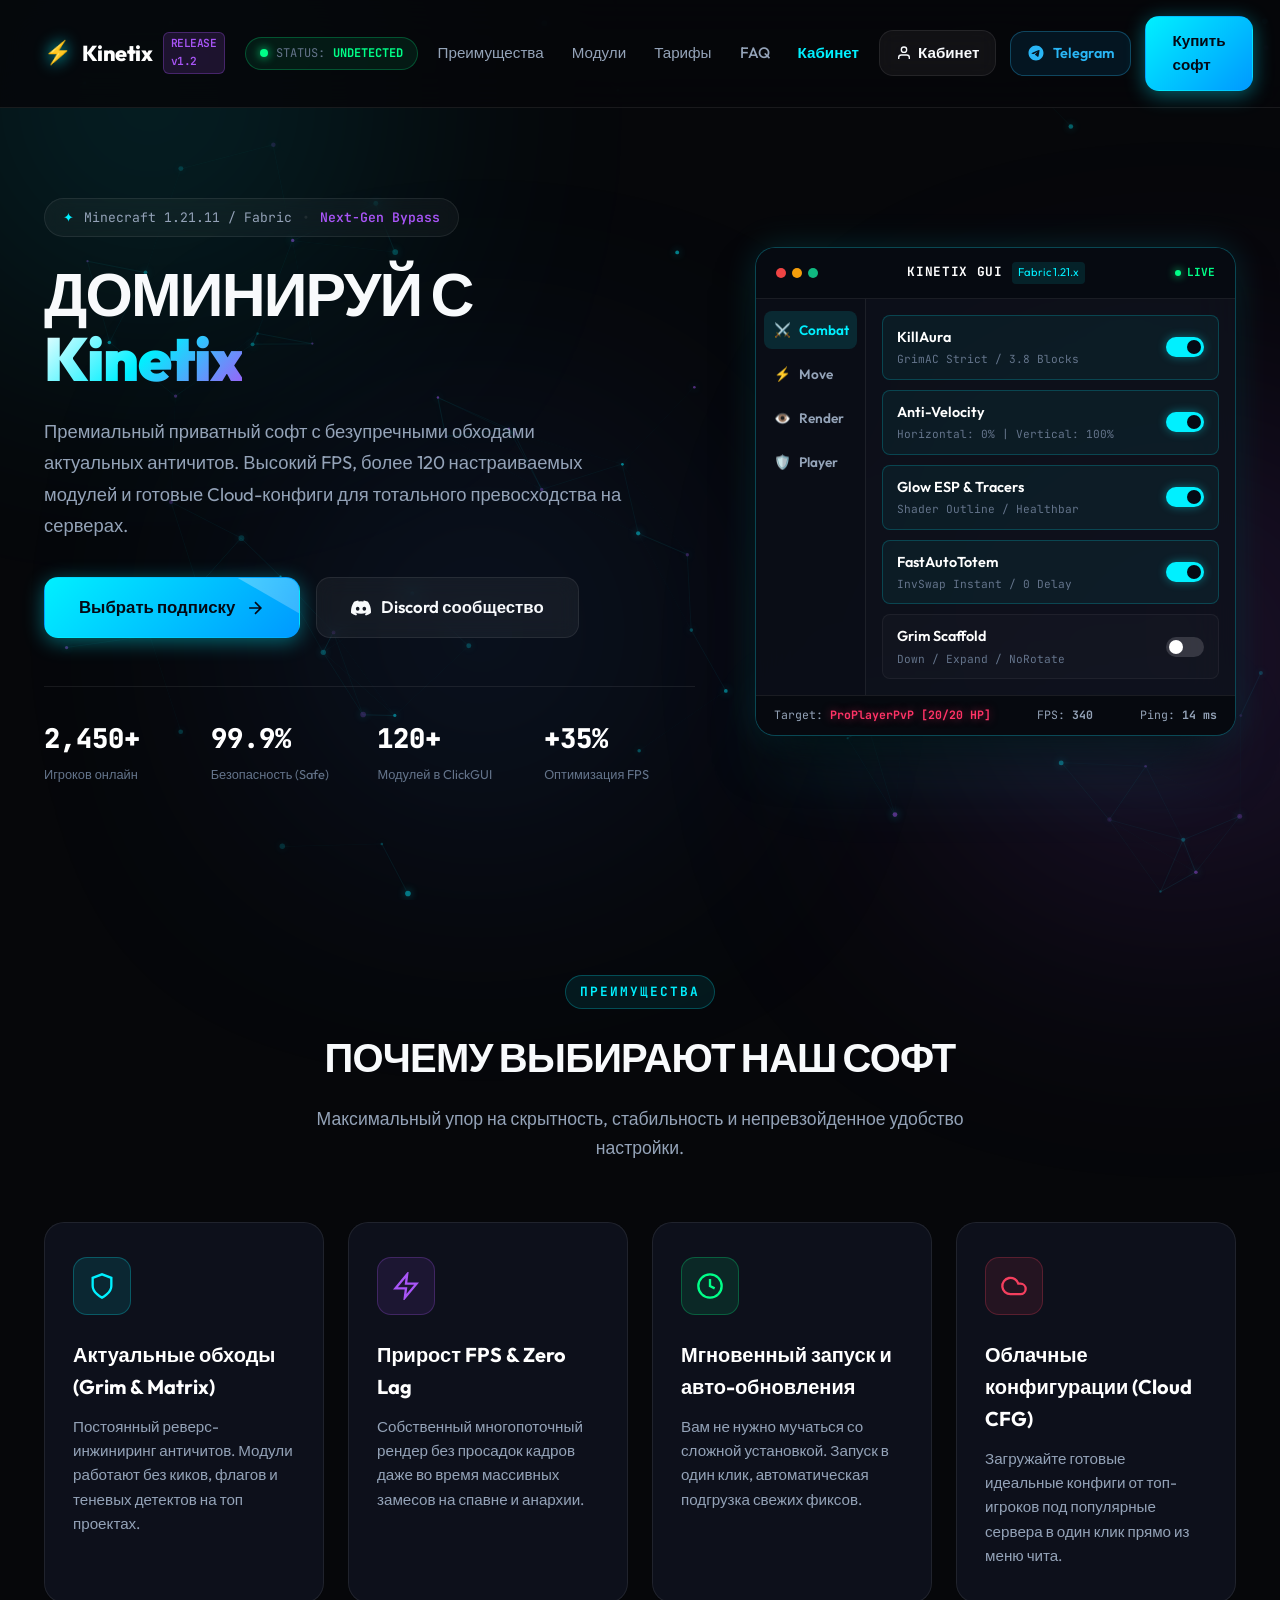
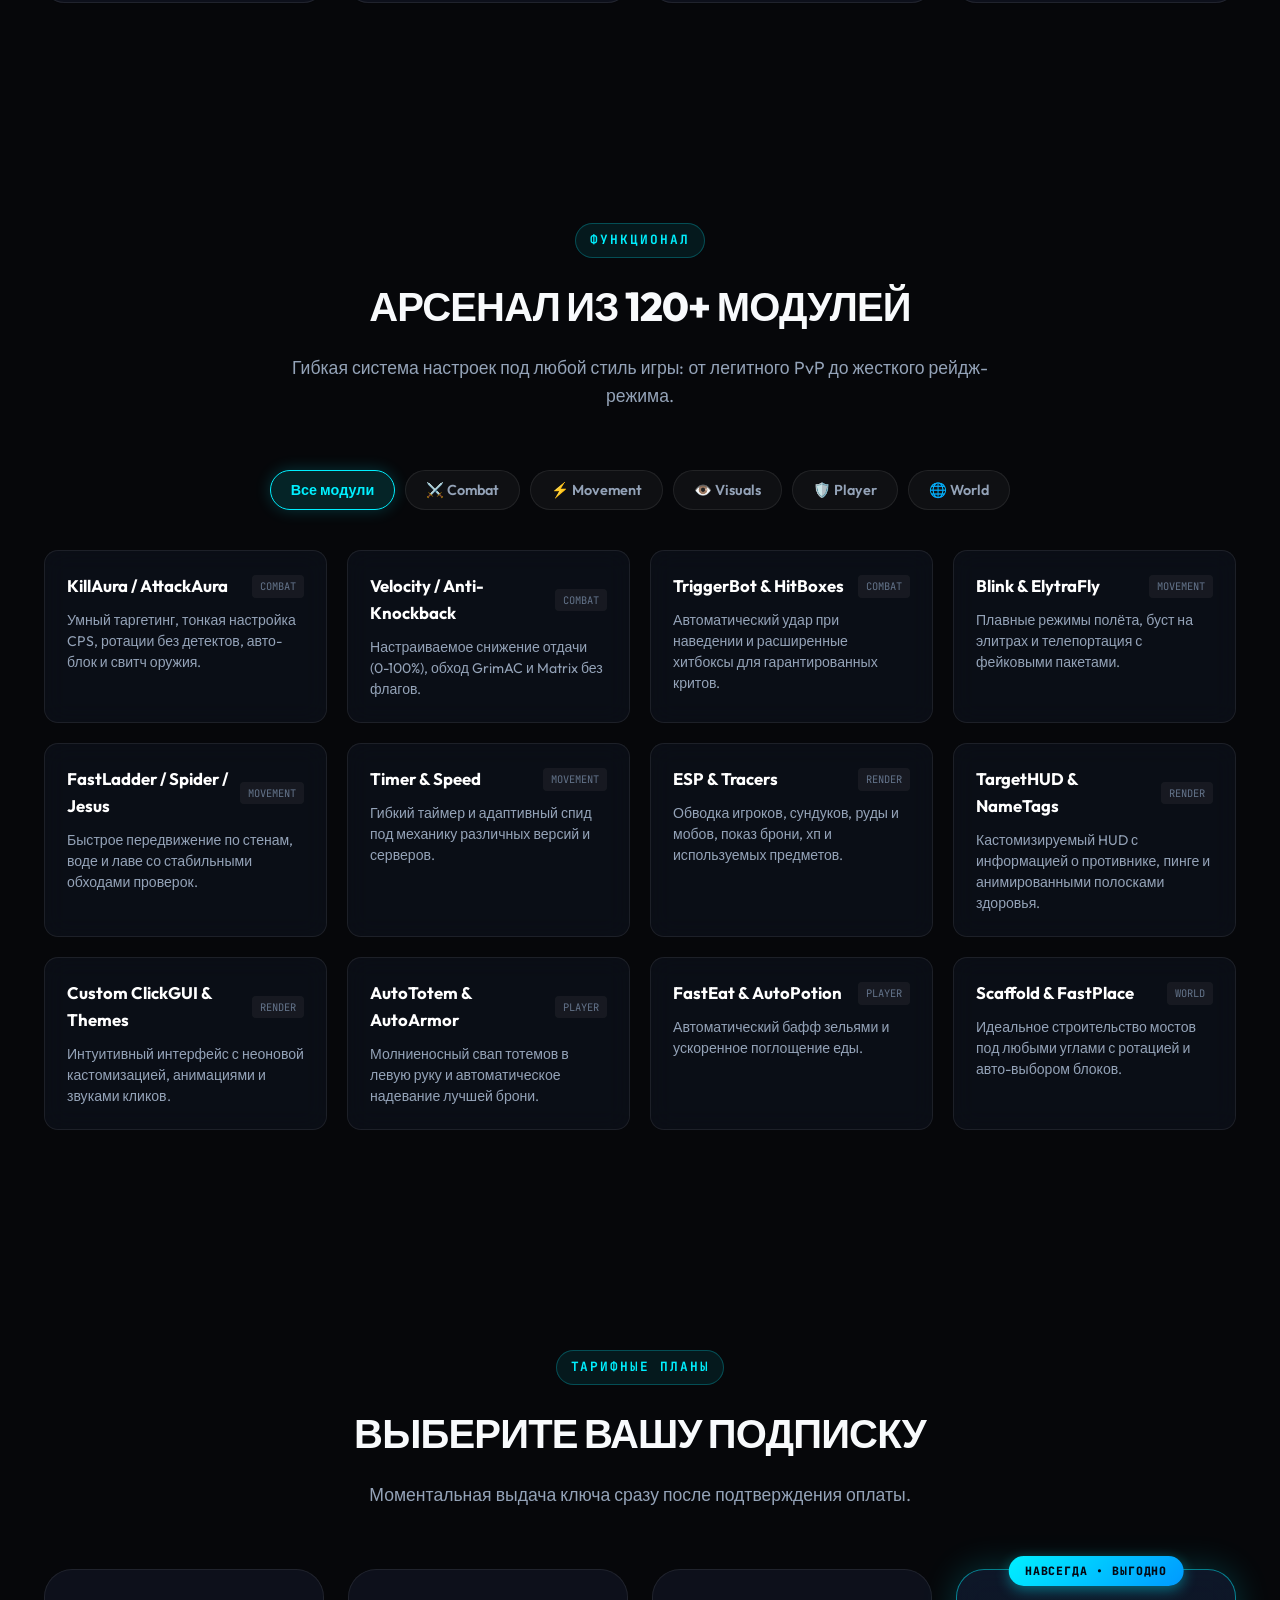
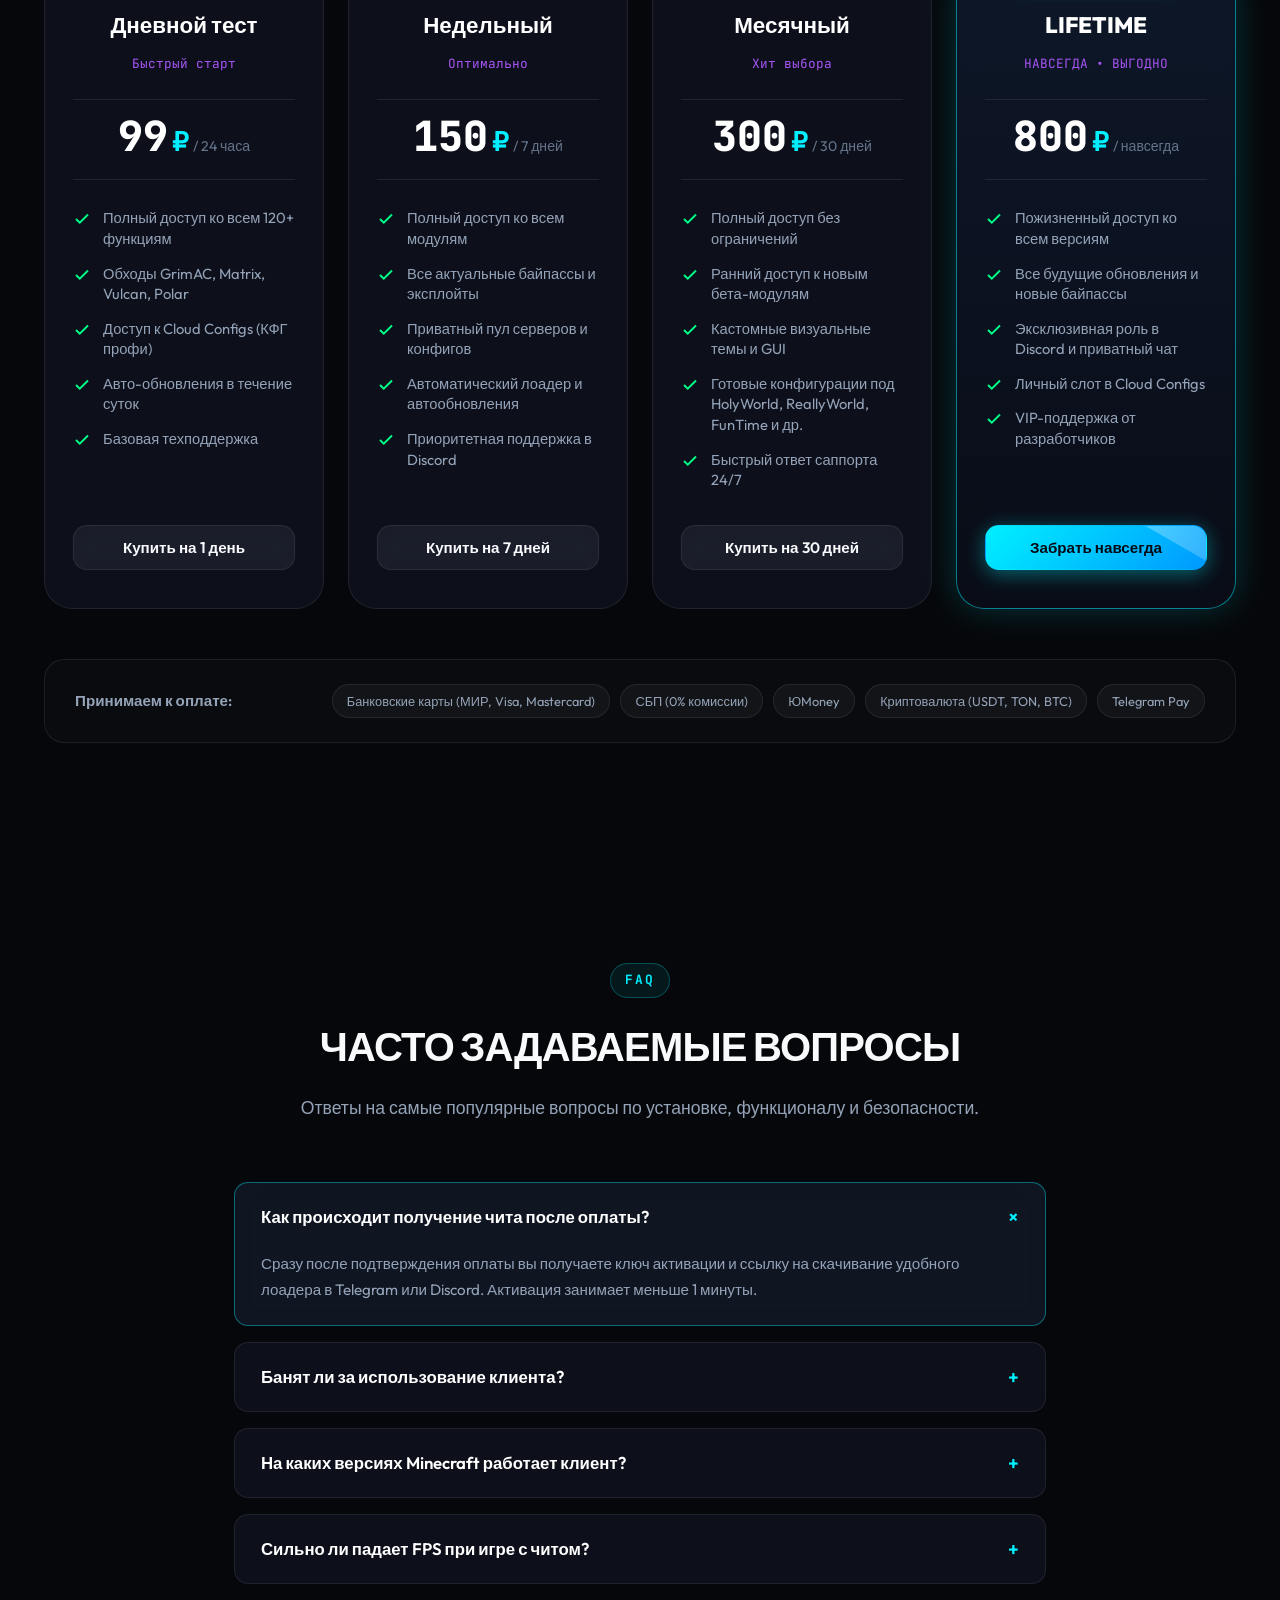
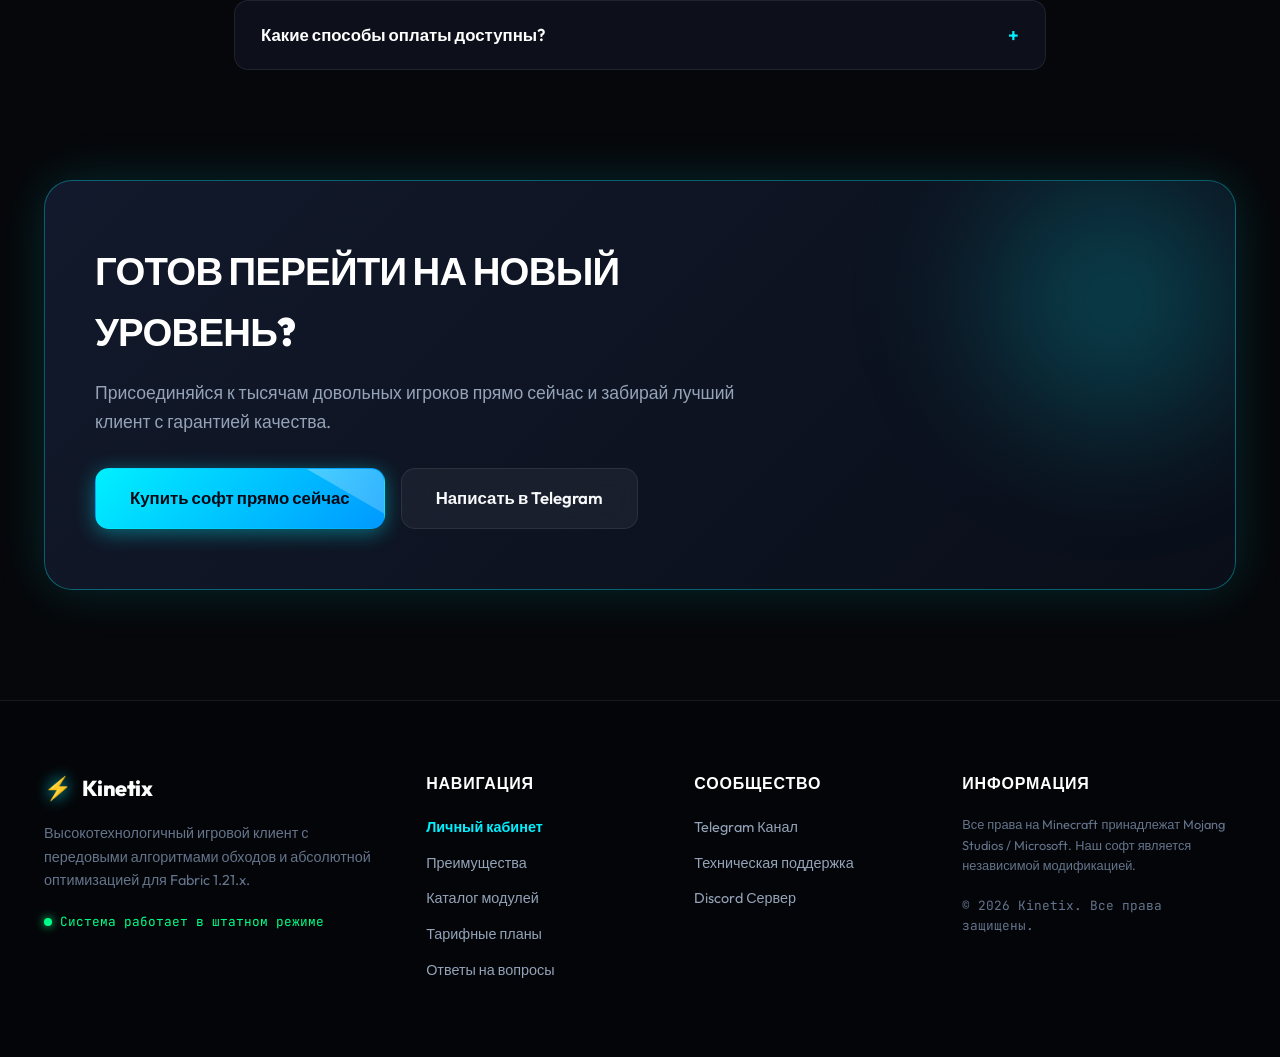
==== commit c931cee4: "Add files via upload" ====
--- a/client-website/index.html
+++ b/client-website/index.html
@@ -3,8 +3,9 @@
 <head>
   <meta charset="UTF-8">
   <meta name="viewport" content="width=device-width, initial-scale=1.0">
-  <title>NIGHTSHIFT CLIENT — Приватный софт для Minecraft 1.21.x</title>
+  <title>KINETIX CLIENT — Приватный софт для Minecraft 1.21.x</title>
   <meta name="description" content="Топовый приватный софт для Minecraft 1.21.x Fabric. Обходы GrimAC, Matrix, Vulcan. Высокий FPS, 120+ модулей, Cloud CFG.">
+  <link rel="icon" type="image/svg+xml" href="data:image/svg+xml,<svg xmlns='http://www.w3.org/2000/svg' viewBox='0 0 100 100'><text y='.9em' font-size='90'>⚡</text></svg>">
   <link rel="preconnect" href="https://fonts.googleapis.com">
   <link rel="preconnect" href="https://fonts.gstatic.com" crossorigin>
   <link href="https://fonts.googleapis.com/css2?family=Outfit:wght@300;400;500;600;700;800;900&family=JetBrains+Mono:wght@400;500;700&display=swap" rel="stylesheet">
@@ -24,8 +25,8 @@
     <div class="container nav-container">
       <a href="#" class="logo">
         <span class="logo-icon">⚡</span>
-        <span class="logo-text" id="logoText">NIGHTSHIFT</span>
-        <span class="logo-badge" id="logoBadge">v2.4</span>
+        <span class="logo-text" id="logoText">KINETIX</span>
+        <span class="logo-badge" id="logoBadge">v1.2</span>
       </a>
 
       <div class="status-pill">
@@ -39,9 +40,17 @@
         <a href="#modules">Модули</a>
         <a href="#pricing">Тарифы</a>
         <a href="#faq">FAQ</a>
+        <a href="dashboard.html" style="color: var(--neon-cyan); font-weight: 600;">Кабинет</a>
       </nav>
 
       <div class="nav-actions">
+        <a href="dashboard.html" class="btn btn-secondary" style="display: inline-flex; align-items: center; gap: 6px; padding: 10px 16px;">
+          <svg width="16" height="16" viewBox="0 0 24 24" fill="none" stroke="currentColor" stroke-width="2">
+            <path d="M20 21v-2a4 4 0 0 0-4-4H8a4 4 0 0 0-4 4v2"></path>
+            <circle cx="12" cy="7" r="4"></circle>
+          </svg>
+          <span>Кабинет</span>
+        </a>
         <a href="#" class="btn-community tg-btn" id="navTelegram" target="_blank" rel="noopener">
           <svg width="18" height="18" viewBox="0 0 24 24" fill="currentColor">
             <path d="M12 2C6.48 2 2 6.48 2 12s4.48 10 10 10 10-4.48 10-10S17.52 2 12 2zm4.64 6.8c-.15 1.58-.8 5.42-1.13 7.19-.14.75-.42 1-.68 1.03-.58.05-1.02-.38-1.58-.75-.88-.58-1.38-.94-2.23-1.5-.99-.65-.35-1.01.22-1.59.15-.15 2.71-2.48 2.76-2.69a.2.2 0 00-.05-.18c-.06-.05-.14-.03-.21-.02-.09.02-1.49.95-4.22 2.79-.4.27-.76.41-1.08.4-.36-.01-1.04-.2-1.55-.37-.63-.2-1.12-.31-1.08-.66.02-.18.27-.36.75-.55 2.92-1.27 4.86-2.11 5.83-2.51 2.78-1.16 3.35-1.36 3.73-1.36.08 0 .27.02.39.12.1.08.13.19.14.27-.01.06.01.24 0 .38z"/>
@@ -71,7 +80,7 @@
 
         <h1 class="hero-title">
           ДОМИНИРУЙ С <br>
-          <span class="gradient-text neon-pulse" id="heroClientName">NIGHTSHIFT</span>
+          <span class="gradient-text neon-pulse" id="heroClientName">KINETIX</span>
         </h1>
 
         <p class="hero-subtitle">
@@ -124,7 +133,7 @@
                 <span class="dot green"></span>
               </div>
               <div class="gui-title-bar">
-                <span class="gui-app-name">NIGHTSHIFT GUI</span>
+                <span class="gui-app-name">KINETIX GUI</span>
                 <span class="gui-version-chip">Fabric 1.21.x</span>
               </div>
               <div class="gui-status-chip">
@@ -372,7 +381,7 @@
       <div class="footer-col brand-col">
         <div class="logo">
           <span class="logo-icon">⚡</span>
-          <span class="logo-text" id="footerLogoText">NIGHTSHIFT</span>
+          <span class="logo-text" id="footerLogoText">KINETIX</span>
         </div>
         <p class="footer-desc">
           Высокотехнологичный игровой клиент с передовыми алгоритмами обходов и абсолютной оптимизацией для Fabric 1.21.x.
@@ -385,6 +394,7 @@
       <div class="footer-col">
         <h4>Навигация</h4>
         <ul class="footer-links">
+          <li><a href="dashboard.html" style="color: var(--neon-cyan); font-weight: 600;">Личный кабинет</a></li>
           <li><a href="#features">Преимущества</a></li>
           <li><a href="#modules">Каталог модулей</a></li>
           <li><a href="#pricing">Тарифные планы</a></li>
@@ -407,7 +417,7 @@
           Все права на Minecraft принадлежат Mojang Studios / Microsoft. Наш софт является независимой модификацией.
         </p>
         <div class="copyright">
-          © 2026 <span id="footerClientName">NIGHTSHIFT</span>. Все права защищены.
+          © 2026 <span id="footerClientName">KINETIX</span>. Все права защищены.
         </div>
       </div>
     </div>
